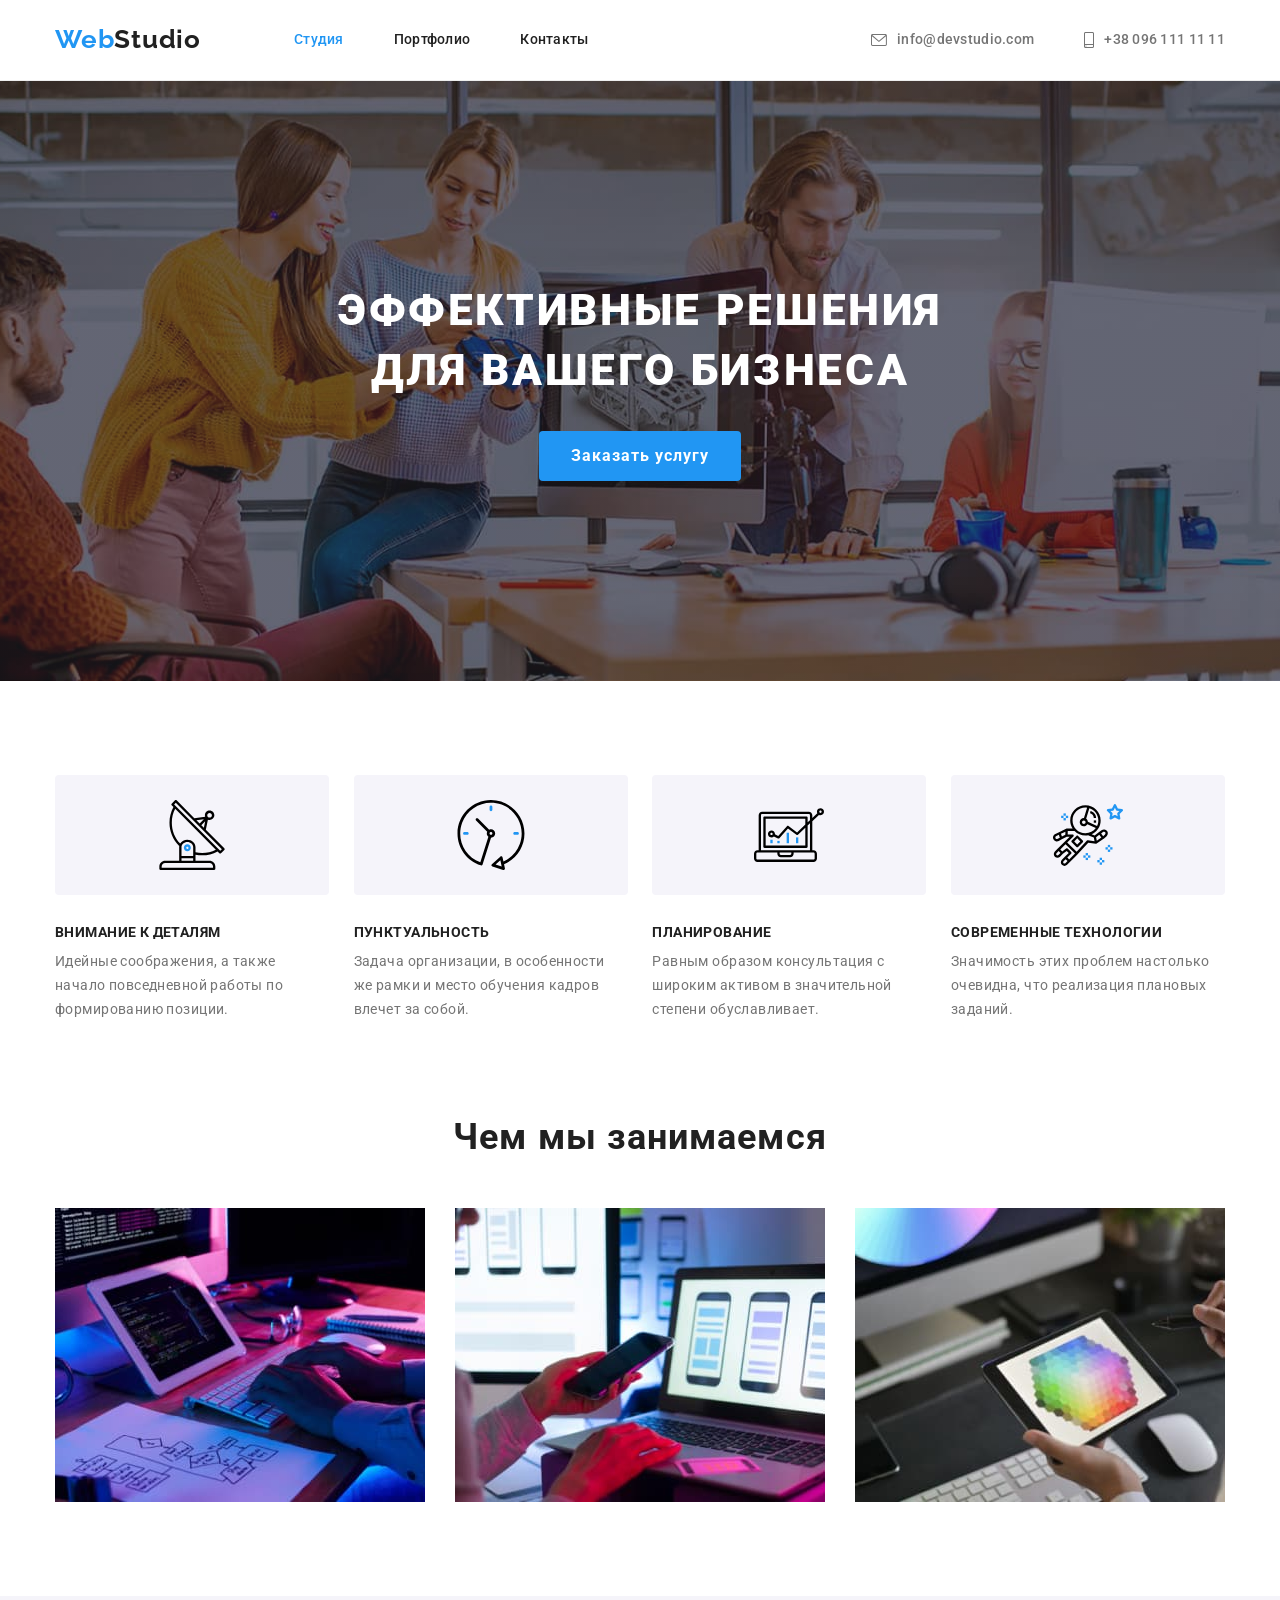
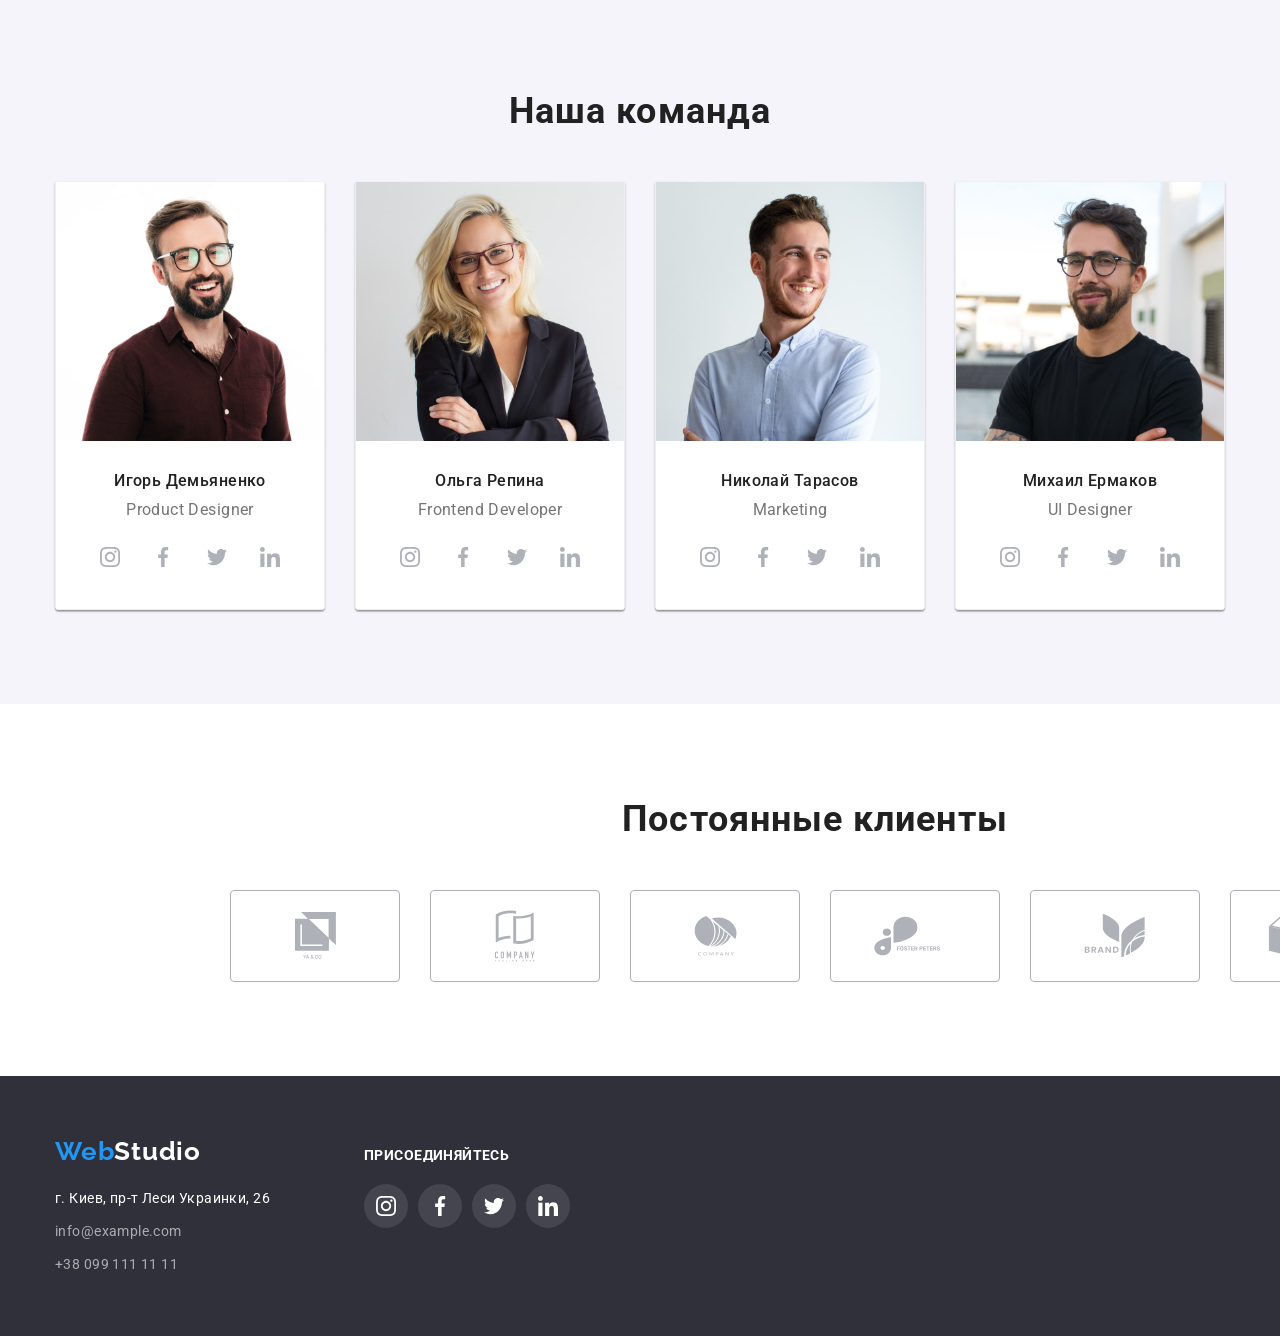
==== index.html @ 09cfc48c "Lesson 4" ====
<!DOCTYPE html>
<html lang="ru">

<head>
  <meta charset="UTF-8">
  <meta http-equiv="X-UA-Compatible" content="IE=edge">
  <meta name="viewport" content="width=device-width, initial-scale=1.0">
  <title>WebStudio</title>
  <link href="https://fonts.googleapis.com/css2?family=Raleway:wght@700&family=Roboto:wght@400;500;700;900&display=swap"
    rel="stylesheet">
  <link rel="stylesheet" href="https://cdnjs.cloudflare.com/ajax/libs/modern-normalize/1.1.0/modern-normalize.min.css"
    integrity="sha512-wpPYUAdjBVSE4KJnH1VR1HeZfpl1ub8YT/NKx4PuQ5NmX2tKuGu6U/JRp5y+Y8XG2tV+wKQpNHVUX03MfMFn9Q=="
    crossorigin="anonymous" referrerpolicy="no-referrer" />
  <link rel="stylesheet" type="text/css" href="./css/styles.css">
</head>

<body>
  <!-- Шапка -->
  <header class="page-header">
    <div class="container">
      <!-- Блок навигации -->
      <div class="header-flex">
        <nav class="nav">
          <a class="logo" href="./index.html">Web<span class="studio">Studio</span></a>
          <ul class="site-nav">
            <li class="item"><a class="link current" href="./index.html">Студия</a></li>
            <li class="item"><a class="link" href="./portfolio.html">Портфолио</a></li>
            <li class="item"><a class="link" href="#">Контакты</a></li>
          </ul>
        </nav>
        <!-- Блок контактов -->
        <div class="contacts">
          <a class="link" href="mailto:info@devstudio.com">
            <svg class="icon" width="16" height="12">
              <use href="./images/icons.svg#icon-envelope"></use>
            </svg>
            info@devstudio.com</a>
          <a class="link" href="tel:+380961111111">
            <svg class="icon" width="10" height="16">
              <use href="./images/icons.svg#icon-smartphone"></use>
            </svg>
            +38 096 111 11 11</a>
        </div>
      </div>
    </div>
  </header>
  <!-- Основной контент -->
  <main>
    <!--Секция заголовка-->
    <section class="hero">
      <h1 class="title">Эффективные решения для вашего бизнеса</h1>
      <button class="btn" type="button">Заказать услугу</button>
    </section>
    <!-- Секция преимуществ -->
    <section class="section">
      <div class="container">
        <h2 class="section-title visually-hidden">Преимущества работы с нами</h2>
        <ul class="features-list">
          <li class="item">
            <div class="thumb">
              <svg class="icon" width="70" height="70">
                <use href="./images/icons.svg#icon-antenna"></use>
              </svg>
            </div>
            <h3 class="title">Внимание к деталям</h3>
            <p class="text">Идейные соображения, а также начало повседневной работы по формированию позиции.
            </p>
          </li>
          <li class="item">
            <div class="thumb">
              <svg class="icon" width="70" height="70">
                <use href="./images/icons.svg#icon-clock"></use>
              </svg>
            </div>
            <h3 class="title">Пунктуальность</h3>
            <p class="text">Задача организации, в особенности же рамки и место обучения кадров влечет за
              собой.
            </p>
          </li>
          <li class="item">
            <div class="thumb">
              <svg class="icon" width="70" height="70">
                <use href="./images/icons.svg#icon-diagram"></use>
              </svg>
            </div>
            <h3 class="title">Планирование</h3>
            <p class="text">Равным образом консультация с широким активом в значительной степени
              обуславливает.
            </p>
          </li>
          <li class="item">
            <div class="thumb">
              <svg class="icon" width="70" height="70">
                <use href="./images/icons.svg#icon-astronaut"></use>
              </svg>
            </div>
            <h3 class="title">Современные технологии</h3>
            <p class="text">Значимость этих проблем настолько очевидна, что реализация плановых заданий.</p>
          </li>
        </ul>
      </div>  
    </section>
    <!-- Секция наши работы -->
    <section class="section work">
      <div class="container">
        <h2 class="section-title">Чем мы занимаемся</h2>
        <!-- Блок работ -->
        <ul class="work">
          <li><img src="./images/img1.jpg" alt="Изображение не подгрузилось" width="370"></li>
          <li><img src="./images/img2.jpg" alt="Изображение не подгрузилось" width="370"></li>
          <li><img src="./images/img3.jpg" alt="Изображение не подгрузилось" width="370"></li>
        </ul>
      </div>
    </section>
    <!-- секция команда -->
    <section class="section team">
      <div class="container">
        <h2 class="section-title">Наша команда</h2>
        <ul class="team-list">
          <li class="item">
            <img src="./images/photo1.jpg" alt="Изображение не подгрузилось" width="268">
            <div class="content-team">
              <h3 class="title">Игорь Демьяненко</h3>
              <p class="text">Product Designer</p>
              <ul class="social-list">
                <li class="item">
                  <a href="#" class="link">
                    <svg class="icon" width="20" height="20">
                      <use href="./images/icons.svg#icon-instagram"></use>
                    </svg>
                  </a>
                </li>
                <li class="item">
                  <a href="#" class="link">
                    <svg class="icon" width="20" height="20">
                      <use href="./images/icons.svg#icon-facebook"></use>
                    </svg>
                  </a>
                </li>
                <li class="item">
                  <a href="#" class="link">
                    <svg class="icon" width="20" height="20">
                      <use href="./images/icons.svg#icon-twitter"></use>
                    </svg>
                  </a>
                </li>
                <li class="item">
                  <a href="#" class="link">
                    <svg class="icon" width="20" height="20">
                      <use href="./images/icons.svg#icon-linkedin"></use>
                    </svg>
                  </a>
                </li>
              </ul>
            </div>
          </li>
          <li class="item">
            <img src="./images/photo2.jpg" alt="Изображение не подгрузилось" width="268">
            <div class="content-team">
              <h3 class="title">Ольга Репина</h3>
              <p class="text">Frontend Developer</p>
              <ul class="social-list">
                <li class="item">
                  <a href="#" class="link">
                    <svg class="icon" width="20" height="20">
                      <use href="./images/icons.svg#icon-instagram"></use>
                    </svg>
                  </a>
                </li>
                <li class="item">
                  <a href="#" class="link">
                    <svg class="icon" width="20" height="20">
                      <use href="./images/icons.svg#icon-facebook"></use>
                    </svg>
                  </a>
                </li>
                <li class="item">
                  <a href="#" class="link">
                    <svg class="icon" width="20" height="20">
                      <use href="./images/icons.svg#icon-twitter"></use>
                    </svg>
                  </a>
                </li>
                <li class="item">
                  <a href="#" class="link">
                    <svg class="icon" width="20" height="20">
                      <use href="./images/icons.svg#icon-linkedin"></use>
                    </svg>
                  </a>
                </li>
              </ul>
            </div>
          </li>
          <li class="item">
            <img src="./images/photo3.jpg" alt="Изображение не подгрузилось" width="268">
            <div class="content-team">
              <h3 class="title">Николай Тарасов</h3>
              <p class="text">Marketing</p>
              <ul class="social-list">
                <li class="item">
                  <a href="#" class="link">
                    <svg class="icon" width="20" height="20">
                      <use href="./images/icons.svg#icon-instagram"></use>
                    </svg>
                  </a>
                </li>
                <li class="item">
                  <a href="#" class="link">
                    <svg class="icon" width="20" height="20">
                      <use href="./images/icons.svg#icon-facebook"></use>
                    </svg>
                  </a>
                </li>
                <li class="item">
                  <a href="#" class="link">
                    <svg class="icon" width="20" height="20">
                      <use href="./images/icons.svg#icon-twitter"></use>
                    </svg>
                  </a>
                </li>
                <li class="item">
                  <a href="#" class="link">
                    <svg class="icon" width="20" height="20">
                      <use href="./images/icons.svg#icon-linkedin"></use>
                    </svg>
                  </a>
                </li>
              </ul>
            </div>
          </li>
          <li class="item">
            <img src="./images/photo4.jpg" alt="Изображение не подгрузилось" width="268">
            <div class="content-team">
              <h3 class="title">Михаил Ермаков</h3>
              <p class="text">UI Designer</p>
              <ul class="social-list">
                <li class="item">
                  <a href="#" class="link">
                    <svg class="icon" width="20" height="20">
                      <use href="./images/icons.svg#icon-instagram"></use>
                    </svg>
                  </a>
                </li>
                <li class="item">
                  <a href="#" class="link">
                    <svg class="icon" width="20" height="20">
                      <use href="./images/icons.svg#icon-facebook"></use>
                    </svg>
                  </a>
                </li>
                <li class="item">
                  <a href="#" class="link">
                    <svg class="icon" width="20" height="20">
                      <use href="./images/icons.svg#icon-twitter"></use>
                    </svg>
                  </a>
                </li>
                <li class="item">
                  <a href="#" class="link">
                    <svg class="icon" width="20" height="20">
                      <use href="./images/icons.svg#icon-linkedin"></use>
                    </svg>
                  </a>
                </li>
              </ul>
            </div>
          </li>
        </ul>
      </div>
    </section>
    <!-- Секция постоянные клиенты -->
    <section class="section-clients">
      <div class="container">
        <h2 class="section-title">Постоянные клиенты</h2>
        <ul class="clients-list">
          <li class="item">
            <a href="#" class="link">
              <svg class="icon" width="41" height="47">
                <use href="./images/icons.svg#icon-client"></use>
              </svg>
            </a>
          </li>
          <li class="item">
            <a href="#" class="link">
              <svg class="icon" width="40" height="52">
                <use href="./images/icons.svg#icon-client-2"></use>
              </svg>
            </a>
          </li>
          <li class="item">
            <a href="#" class="link">
              <svg class="icon" width="43" height="41">
                <use href="./images/icons.svg#icon-client-3"></use>
              </svg>
            </a>
          </li>
          <li class="item">
            <a href="#" class="link">
              <svg class="icon" width="84" height="40">
                <use href="./images/icons.svg#icon-client-4"></use>
              </svg>
            </a>
          </li>
          <li class="item">
            <a href="#" class="link">
              <svg class="icon" width="62" height="45">
                <use href="./images/icons.svg#icon-client-5"></use>
              </svg>
            </a>
          </li>
          <li class="item"><a href="#" class="link">
              <svg class="icon" width="94" height="44">
                <use href="./images/icons.svg#icon-client-6"></use>
              </svg>
            </a>
          </li>
        </ul>
      </div>
    </section>
  </main>
  <!-- подвал -->
  <footer class="footer">
    <div class="container flex">
      <div class="studio-address">
      <a class="logo-footer" href="./index.html">Web<span class="studio-footer">Studio</span></a>
        <address>
          <ul class="address">
            <li class="sity">г. Киев, пр-т Леси Украинки, 26</li>
            <li class="sity-link"><a class="link" href="mailto:info@example.com">info@example.com</a></li>
            <li class="sity-link"><a class="link" href="tel:+380991111111">+38 099 111 11 11</a></li>
          </ul>
        </address>
      </div>
      <div class="social">
        <p class="social-text">Присоединяйтесь</p>
        <ul class="social-list">
          <li class="item">
            <a href="#" class="link">
              <svg class="icon" width="20" height="20">
                <use href="./images/icons.svg#icon-instagram"></use>
              </svg>
            </a>
          </li>
          <li class="item">
            <a href="#" class="link">
              <svg class="icon" width="20" height="20">
                <use href="./images/icons.svg#icon-facebook"></use>
              </svg>
            </a>
          </li>
          <li class="item">
            <a href="#" class="link">
              <svg class="icon" width="20" height="20">
                <use href="./images/icons.svg#icon-twitter"></use>
              </svg>
            </a>
          </li>
          <li class="item">
            <a href="#" class="link">
              <svg class="icon" width="20" height="20">
                <use href="./images/icons.svg#icon-linkedin"></use>
              </svg>
            </a>
          </li>
        </ul>
      </div>
    </div>
  </footer>
</body>

</html>
---- css/styles.css ----
:root {
    --primary-text-color: #757575;
    --title-text-color: #212121;
    --acent-color: #2196F3;
    --primary-white-color: #ffffff;
    --primay-grey-color: #2F303A;
    --address-link-color: rgba(255, 255, 255, 0.6);
    --examples-button-color: #F5F4FA;
    --border-color: #eeeeee;
    --primary-icon-color:#AFB1B8;
    --footer-fon-social-link:rgba(255, 255, 255, 0.1);
}

/* Цвет фона #ffffff */
/* Цвет фона героя и футера #2F303A */
/* Цвет фона "Наша команда" #F5F4FA */
/* Цвет основного текста #757575 */
/* Цвет вторичного текста #212121 */
/* Белый #ffffff */
/* Акцент #2196F3 */
/* в футере #FFFFFF 60 % */

/* Стили Веб-сайта */
/* Style Web-site */

/* Основные стили страницы */
/* Basic Page Styles */
body {
    background-color: var(--primary-white-color);
    color: var(--primary-text-color);
    font-family: 'Roboto', sans-serif;
    font-size: 14px;
    letter-spacing: 0.03em;
}

/* Сброс свойств */
/* Reset properties */
ul {
    list-style: none;
}

a {
    text-decoration: none;
}

img {
    display: block;
}


/* container */
/* Служит для обертывания секций 
(задается основная ширина, отступы, центрирование */
.container {
    width: 1200px;
    margin-left: auto;
    margin-right: auto;
    padding-left: 15px;
    padding-right: 15px;
}

/* Шапка сайта */
/* Header */
.page-header {
    border-bottom: 1px solid var(--border-color);
}

.header-flex {
    display: flex;
}

.nav {
    display: flex;
}

/* Логотип */
/* logo */
.logo {
    display: block;
    align-items: center;
    padding-top: 24px;
    padding-bottom: 25px;
    margin-right: 93px;
    color: var(--acent-color);
    font-family: 'Raleway', sans-serif;
    font-weight: 700;
    font-size: 26px;
    line-height: 1.19;
    letter-spacing: 0.03em;
}

.logo .studio {
    color: var(--title-text-color);
}



/* Навигация сайта */
/* site-nav */
.site-nav {
    display: flex;
    align-items: center;
    margin-top: 0;
    margin-bottom: 0;
    padding-left: 0;

}

.site-nav .item {
    margin-right: 50px;
}

.site-nav .item:last-child {
    margin-right: 0;
}

.site-nav .link {
    display: block;
    padding-top: 20px;
    padding-bottom: 20px;
    color: var(--title-text-color);
    font-weight: 500;
    font-size: 14px;
    line-height: 1.14;
    letter-spacing: 0.02em;
}

.site-nav .link:hover,
.site-nav .link:focus {
    color: var(--acent-color);
}

.site-nav .link.current {
    color: var(--acent-color);
}

/* Блок контактов */
/* contacts */
.contacts {
    display: flex;
    align-items: center;
    margin-left: auto;

}

.contacts .link {
    display: flex;
    align-items: center;
    padding-top: 20px;
    padding-bottom: 20px;
    margin-right: 50px;
    color: var(--primary-text-color);
    fill: var(--primary-text-color);
    font-weight: 500;
    font-size: 14px;
    line-height: 1.14;
    letter-spacing: 0.02em;
}

.contacts .link:last-child {
    margin-right: 0;
}

.contacts .link:hover,
.contacts .link:focus {
    color: var(--acent-color);
    fill:var(--acent-color);
}

.contacts .icon {
    margin-right: 10px;
}

/* Блок герой */
/* hero */
.hero {
    padding: 200px 0;
    background-color: var(--primay-grey-color);
    background-image:linear-gradient(rgba(47, 48, 58, 0.4), rgba(47, 48, 58, 0.4)), url(../images/backgroundHero.jpg);
    background-repeat: no-repeat;
    background-position: 50% 50%;
    text-align: center;
}

.hero .title {
    width: 696px;
    color: var(--primary-white-color);
    font-weight: 900;
    font-size: 44px;
    line-height: 1.36;
    letter-spacing: 0.06em;
    text-transform: uppercase;
    margin-top: 0;
    margin-bottom: 30px;
    margin-left: auto;
    margin-right: auto;

}

.hero .btn {
    background-color: var(--acent-color);
    color: var(--primary-white-color);
    font-weight: 700;
    font-size: 16px;
    line-height: 1.87;
    letter-spacing: 0.06em;
    text-align: center;
    cursor: pointer;
    min-width: 200px;
    padding: 10px 32px;
    border: 0;
    border-radius: 4px;
}



/* Секция */
/* section */

.section {
    padding-top: 94px;
    padding-bottom: 94px;
}

.section-title {
    color: var(--title-text-color);
    font-weight: 700;
    font-size: 36px;
    line-height: 1.17;
    text-align: center;
    letter-spacing: 0.03em;
    margin-top: 0;
    margin-bottom: 50px;
}

/* Секция преимуществ */
/* features-section */

/* Блок преимуществ */
/* features block */
.section-title.visually-hidden {
    position: absolute;
    width: 1px;
    height: 1px;
    margin: -1px;
    border: 0;
    padding: 0;
    white-space: nowrap;
    clip-path: inset(100%);
    clip: rect(0 0 0 0);
    overflow: hidden;
}

.features-list {
    display: flex;
    justify-content: space-between;
    margin-top: 0;
    margin-bottom:0;
    padding-left: 0;
}

.features-list .title {
    color: var(--title-text-color);
    font-weight: 700;
    font-size: 14px;
    line-height: 1.14;
    letter-spacing: 0.03em;
    text-transform: uppercase;
    margin-top: 0;
    margin-bottom: 10px;
}

.features-list .text {
    max-width: 270px;
    line-height: 1.71;
    margin-top: 0;
    margin-bottom: 0;
}

.features-list .thumb {
    background-color: var(--examples-button-color);
    border-radius: 4px;
    padding: 25px 102px;
    display: flex;
    align-items: center;
    justify-content: center;
    margin-bottom: 30px;
}

/* Блок работы */
/* Work block */
.work {
    display: flex;
    justify-content: space-between;
    margin-top: 0;
    margin-bottom: 0;
    padding-left: 0;
}

.section.work {
    padding-top:0;
}

/* Секция команды */
/* team-section */

.team {
    background-color:var(--examples-button-color);
}

.team-list {
    display: flex;
    flex-wrap: wrap;
    align-items: flex-start;
    margin-left: -30px;
    margin-top: 0;
    margin-bottom: 0;
    padding-left: 0;
}

.team-list>.item {
    margin-left: 30px;
    border: 1px solid var(--border-color);
    border-top: 0;
    border-radius: 0 0 4px 4px;
    box-shadow: 0px 1px 3px rgba(0, 0, 0, 0.12),
        0px 1px 1px rgba(0, 0, 0, 0.14),
        0px 2px 1px rgba(0, 0, 0, 0.2);
}

.team-list>.item:not(:nth-last-child(-n+4)) {
        margin-bottom: 30px;
}

.team-list .title {
    color: var(--title-text-color);
    font-weight: 500;
    font-size: 16px;
    line-height: 1.19;
    text-align: center;
    margin-top: 0;
    margin-bottom: 10px;
}

.team-list .text {
    font-size: 16px;
    line-height: 1.19;
    text-align: center;
    margin-top: 0;
    margin-bottom: 16px;
}

.team-list .content-team {
    padding: 30px 32px;
    background-color: var(--primary-white-color);
}

.social-list {
    display: flex;
    justify-content: space-between;
    padding-left: 0;
}

.social-list .link {
    display: flex;
    justify-content: center;
    align-items: center;
    width: 44px;
    height: 44px;
    border-radius: 50%;
    fill:var(--primary-icon-color);
}

.social-list .link:hover,
.social-list .link:focus {
    background-color: var(--acent-color);
    fill: var(--primary-white-color);
}


.section-clients {
    padding: 94px 215px;
}

.clients-list {
    display: flex;
    flex-wrap: wrap;
    justify-content: space-between;
    margin-top: 0;
    margin-bottom: 0;
    padding-left: 0;
}


.clients-list .link {
    display: flex;
    justify-content: center;
    align-items: center;
    width: 170px;
    height: 92px;
    border: 1px solid var(--primary-icon-color);
    border-radius: 4px;
    fill: var(--primary-icon-color);
}

.clients-list .link:hover,
.clients-list .link:focus {
    border: 1px solid var(--acent-color);
    fill: var(--acent-color)
}

/* Подвал */
/* footer */
.footer {
    background-color: var(--primay-grey-color);
    line-height: 1.71;
    letter-spacing: 0.03em;
    padding-top: 60px;
    padding-bottom: 60px;
}

.logo-footer {
    display: block;
    align-items: center;
    margin-right: 93px;
    color: var(--acent-color);
    font-family: 'Raleway', sans-serif;
    font-weight: 700;
    font-size: 26px;
    line-height: 1.19;
    letter-spacing: 0.03em;
}

.logo-footer .studio-footer {
    color: var(--primary-white-color);
}

.footer .logo-footer {
    margin-bottom: 20px;
    display: block;
}

.address {
    margin-top: 0;
    margin-bottom: 0;
    padding-left: 0;
}

.address .link {
    color: var(--address-link-color);
    font-style: normal;
    line-height: 1.71;
}

.address .sity {
    color: var(--primary-white-color);
    font-style: normal;
    margin-bottom: 9px;
}

.address .sity-link {
    margin-bottom: 9px;
}

.sity-link:last-child {
    margin-bottom: 0;
}

.footer .social {
    width: 206px;
    padding-top: 12px;
}

.footer .social-text {
    margin-top: 0;
    margin-bottom: 20px;
    color:var(--primary-white-color);
    font-weight: 700;
    line-height: 1.14;
    text-transform: uppercase;
}

.footer .social-list {
    margin-top: 0;
    margin-bottom: 0;
    padding-right: 0;
}

.container.flex {
    display: flex;
}

.footer .studio-address {
    margin-right: 70px;
}

.footer .social-list .link {
    background-color: var(--footer-fon-social-link);
    fill:var(--primary-white-color);
}

.footer .social-list .link:hover,
.footer .social-list .link:focus {
    background-color: var(--acent-color);
}
/* Портфолио */
/* portfolio */

.portfolio-section-title {
    margin-top: 0;
    margin-bottom: 94px;
    color: var(--title-text-color);
    font-weight: 700;
    font-size: 36px;
    line-height: 1.17;
    text-align: center;
    letter-spacing: 0.03em;
}

.portfolio-section-title.visually-hidden {
        position: absolute;
        width: 1px;
        height: 1px;
        margin: -1px;
        border: 0;
        padding: 0;
        white-space: nowrap;
        clip-path: inset(100%);
        clip: rect(0 0 0 0);
        overflow: hidden;
}


/* Блок кнопок */
/* Button block */
.examples-buton {
    display: flex;
    justify-content: center;
    margin-top: 0;
    margin-bottom: 50px;
    padding-left: 0;
}

.examples-buton .btn {
    background-color: var(--examples-button-color);
    cursor: pointer;
    font-weight: 500;
    font-size: 16px;
    line-height: 1.63;
    text-align: center;
    letter-spacing: 0.03em;
    padding: 6px 22px;
    border: none;
    border-radius: 4px;
}

.examples-buton .item:not(:last-child) {
    margin-right: 30px;
}

.examples-buton .btn:hover,
.examples-buton .btn:focus {
    background-color: var(--acent-color);
    color: var(--primary-white-color);
    cursor: pointer;
}

/* Блок примеров работ */
/* examples block */
.examples {
    display: flex;
    flex-wrap: wrap;
    margin-left: -30px;
    margin-top: 0;
    margin-bottom: 0;
    padding-left: 0;
}

.examples .item {
    margin-left: 30px;
    border: 1px solid var(--border-color);
    border-top: 0;

}

.examples .item:hover {
    box-shadow: 0px 1px 1px rgba(0, 0, 0, 0.12),
        0px 4px 4px rgba(0, 0, 0, 0.06),
        1px 4px 6px rgba(0, 0, 0, 0.16);;
}

.examples .item:not(:nth-last-child(-n+3)) {
    margin-bottom: 30px;
}

/* Блок описания картинок */
/* Image description block */
.description {
    padding: 20px 24px;
}

.examples .title {
    margin-top: 0;
    margin-bottom: 4px;
    color: var(--title-text-color);
    font-weight: 700;
    font-size: 18px;
    line-height: 2;
    letter-spacing: 0.06em;
}

.examples .text {
    margin-top: 0;
    margin-bottom: 0;
    font-size: 16px;
    line-height: 1.88;
}
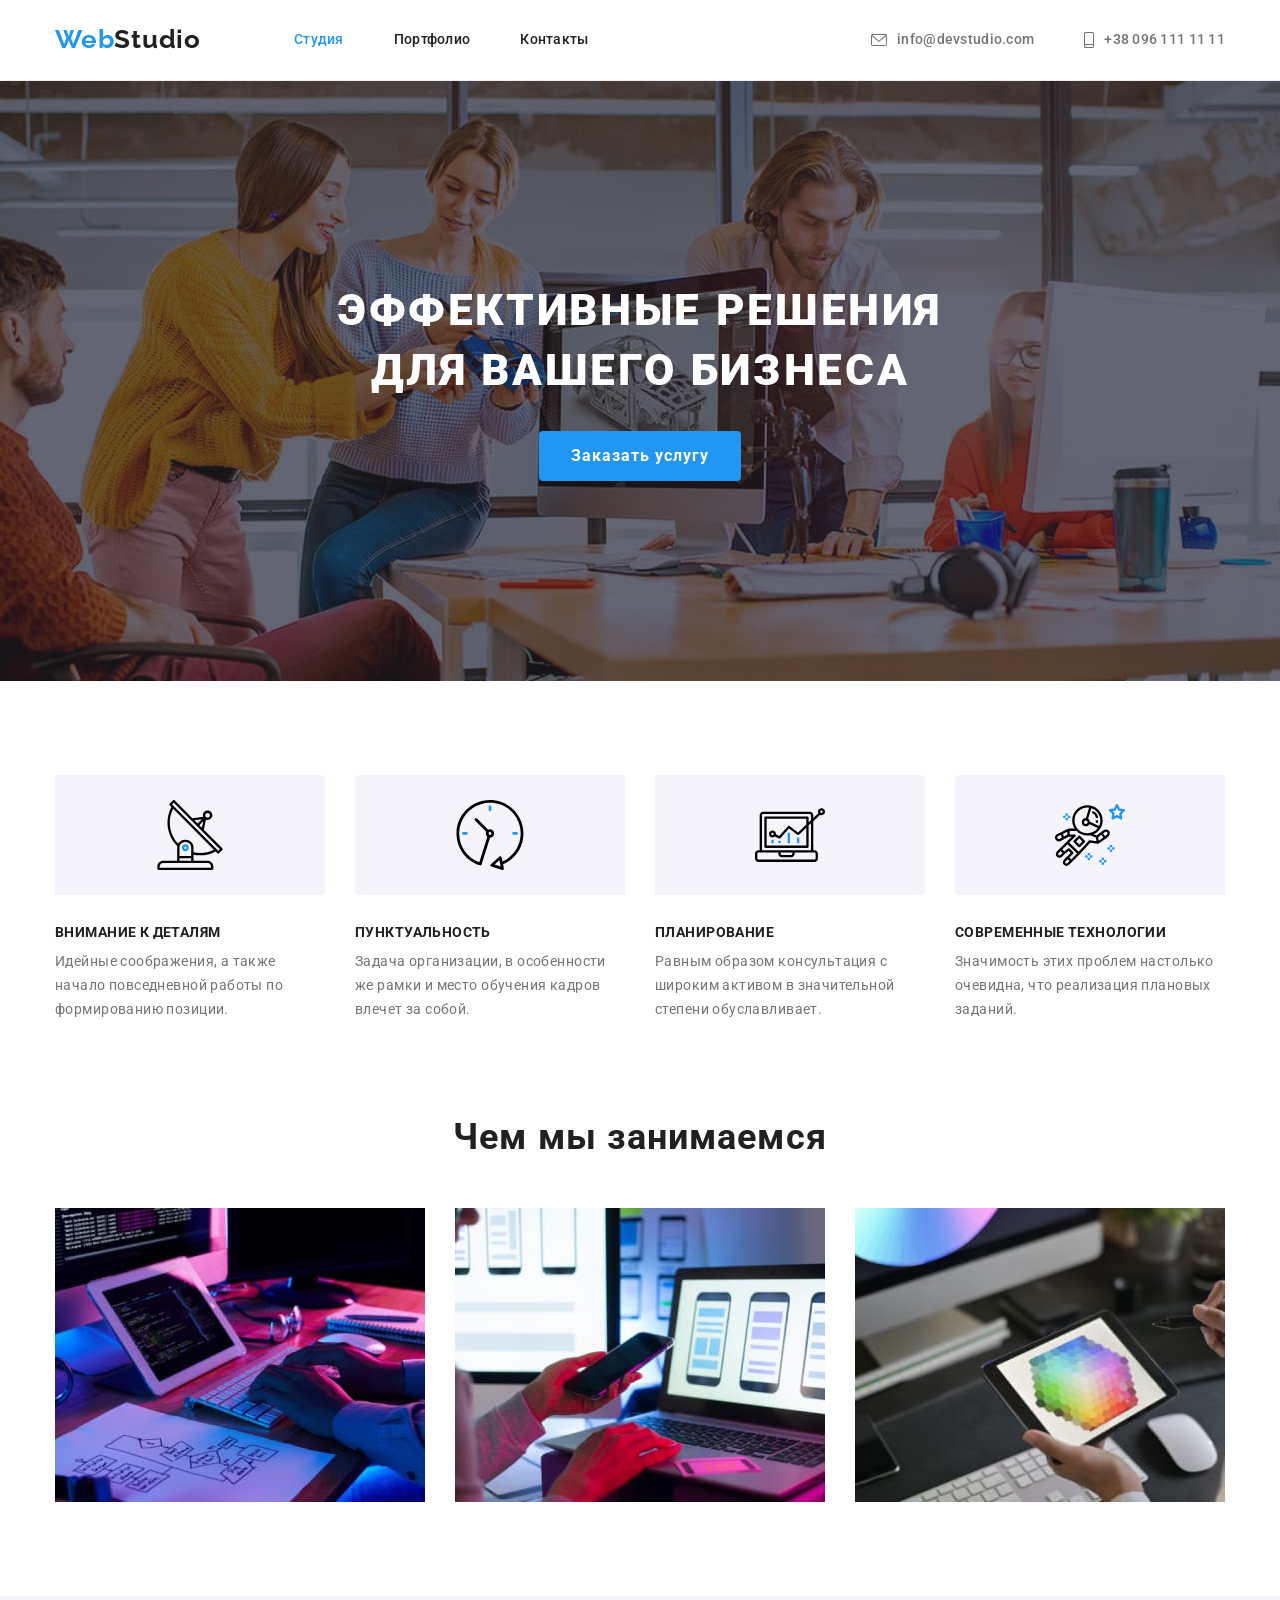
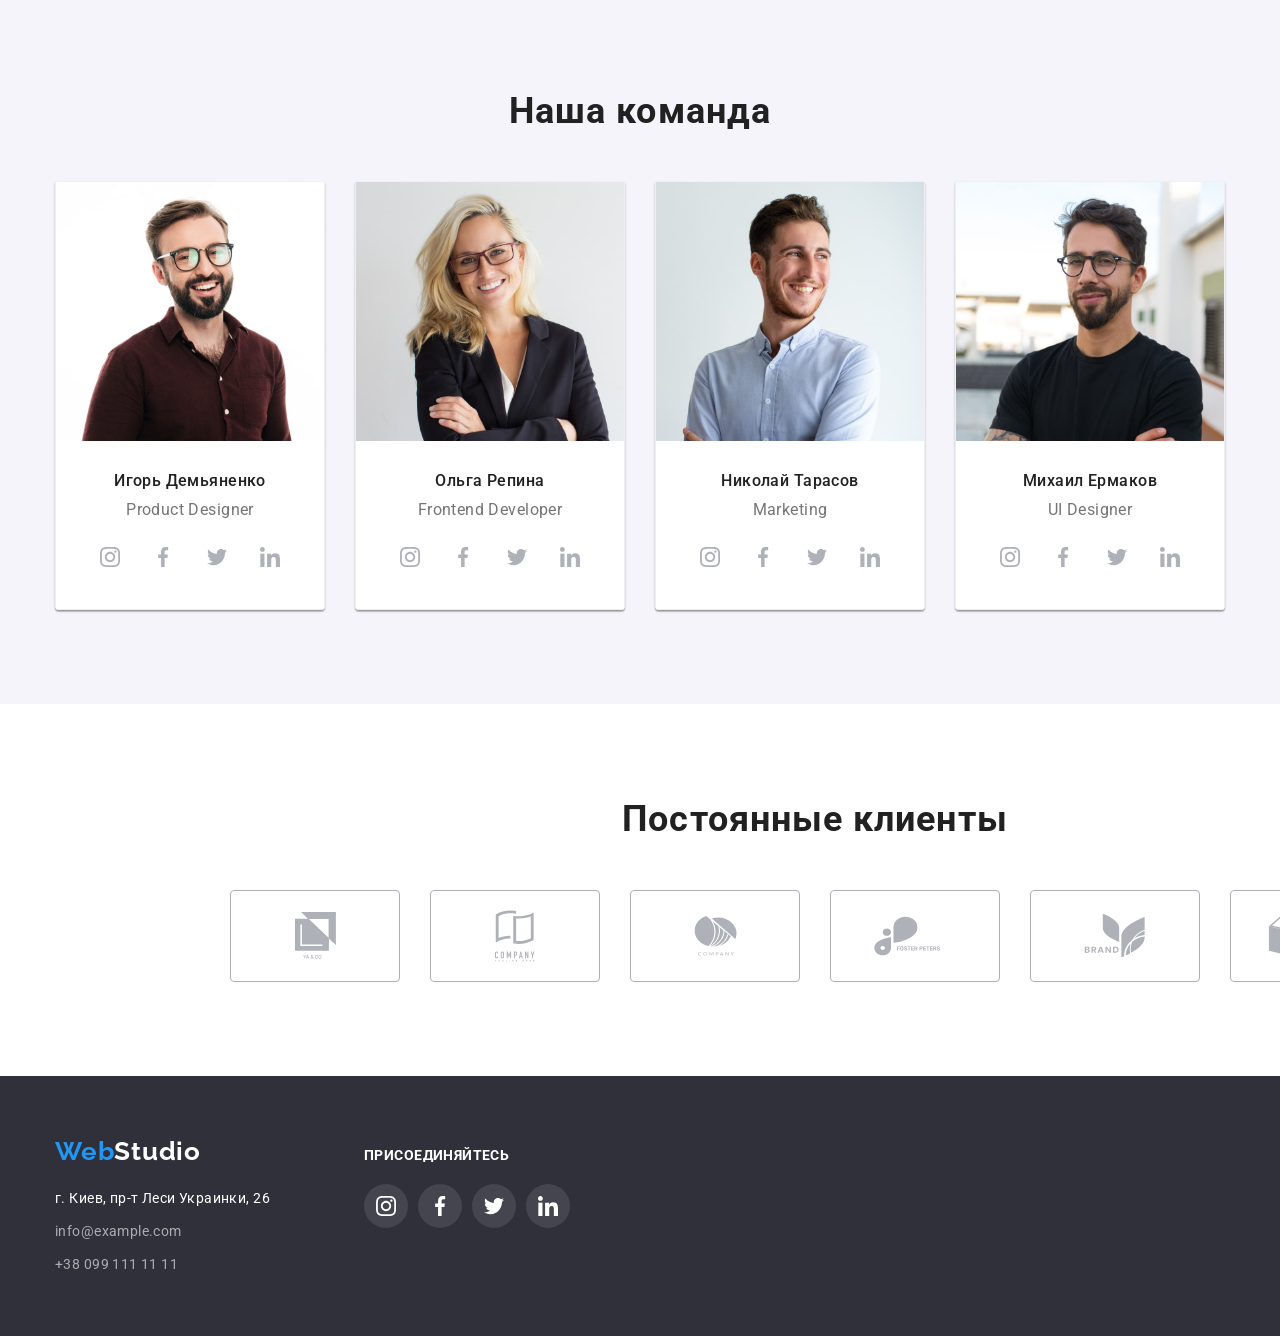
==== commit 79fa9299: "Update index.html" ====
--- a/index.html
+++ b/index.html
@@ -98,7 +98,7 @@
             <p class="text">Значимость этих проблем настолько очевидна, что реализация плановых заданий.</p>
           </li>
         </ul>
-      </div>  
+      </div>
     </section>
     <!-- Секция наши работы -->
     <section class="section work">
@@ -322,7 +322,7 @@
   <footer class="footer">
     <div class="container flex">
       <div class="studio-address">
-      <a class="logo-footer" href="./index.html">Web<span class="studio-footer">Studio</span></a>
+        <a class="logo-footer" href="./index.html">Web<span class="studio-footer">Studio</span></a>
         <address>
           <ul class="address">
             <li class="sity">г. Киев, пр-т Леси Украинки, 26</li>
--- a/css/styles.css
+++ b/css/styles.css
@@ -280,8 +280,8 @@
 .features-list .thumb {
     background-color: var(--examples-button-color);
     border-radius: 4px;
-    padding: 25px 102px;
-    display: flex;
+    display: flex;
+    height: 120px;
     align-items: center;
     justify-content: center;
     margin-bottom: 30px;
@@ -468,7 +468,6 @@
 
 .footer .social {
     width: 206px;
-    padding-top: 12px;
 }
 
 .footer .social-text {
@@ -488,6 +487,7 @@
 
 .container.flex {
     display: flex;
+    align-items: baseline;
 }
 
 .footer .studio-address {
@@ -555,7 +555,7 @@
 }
 
 .examples-buton .item:not(:last-child) {
-    margin-right: 30px;
+    margin-right: 8px;
 }
 
 .examples-buton .btn:hover,
@@ -583,7 +583,12 @@
 
 }
 
-.examples .item:hover {
+.examples .link {
+    display: block;
+    color:inherit;
+    font-size: inherit;
+}
+.examples .link:hover {
     box-shadow: 0px 1px 1px rgba(0, 0, 0, 0.12),
         0px 4px 4px rgba(0, 0, 0, 0.06),
         1px 4px 6px rgba(0, 0, 0, 0.16);;
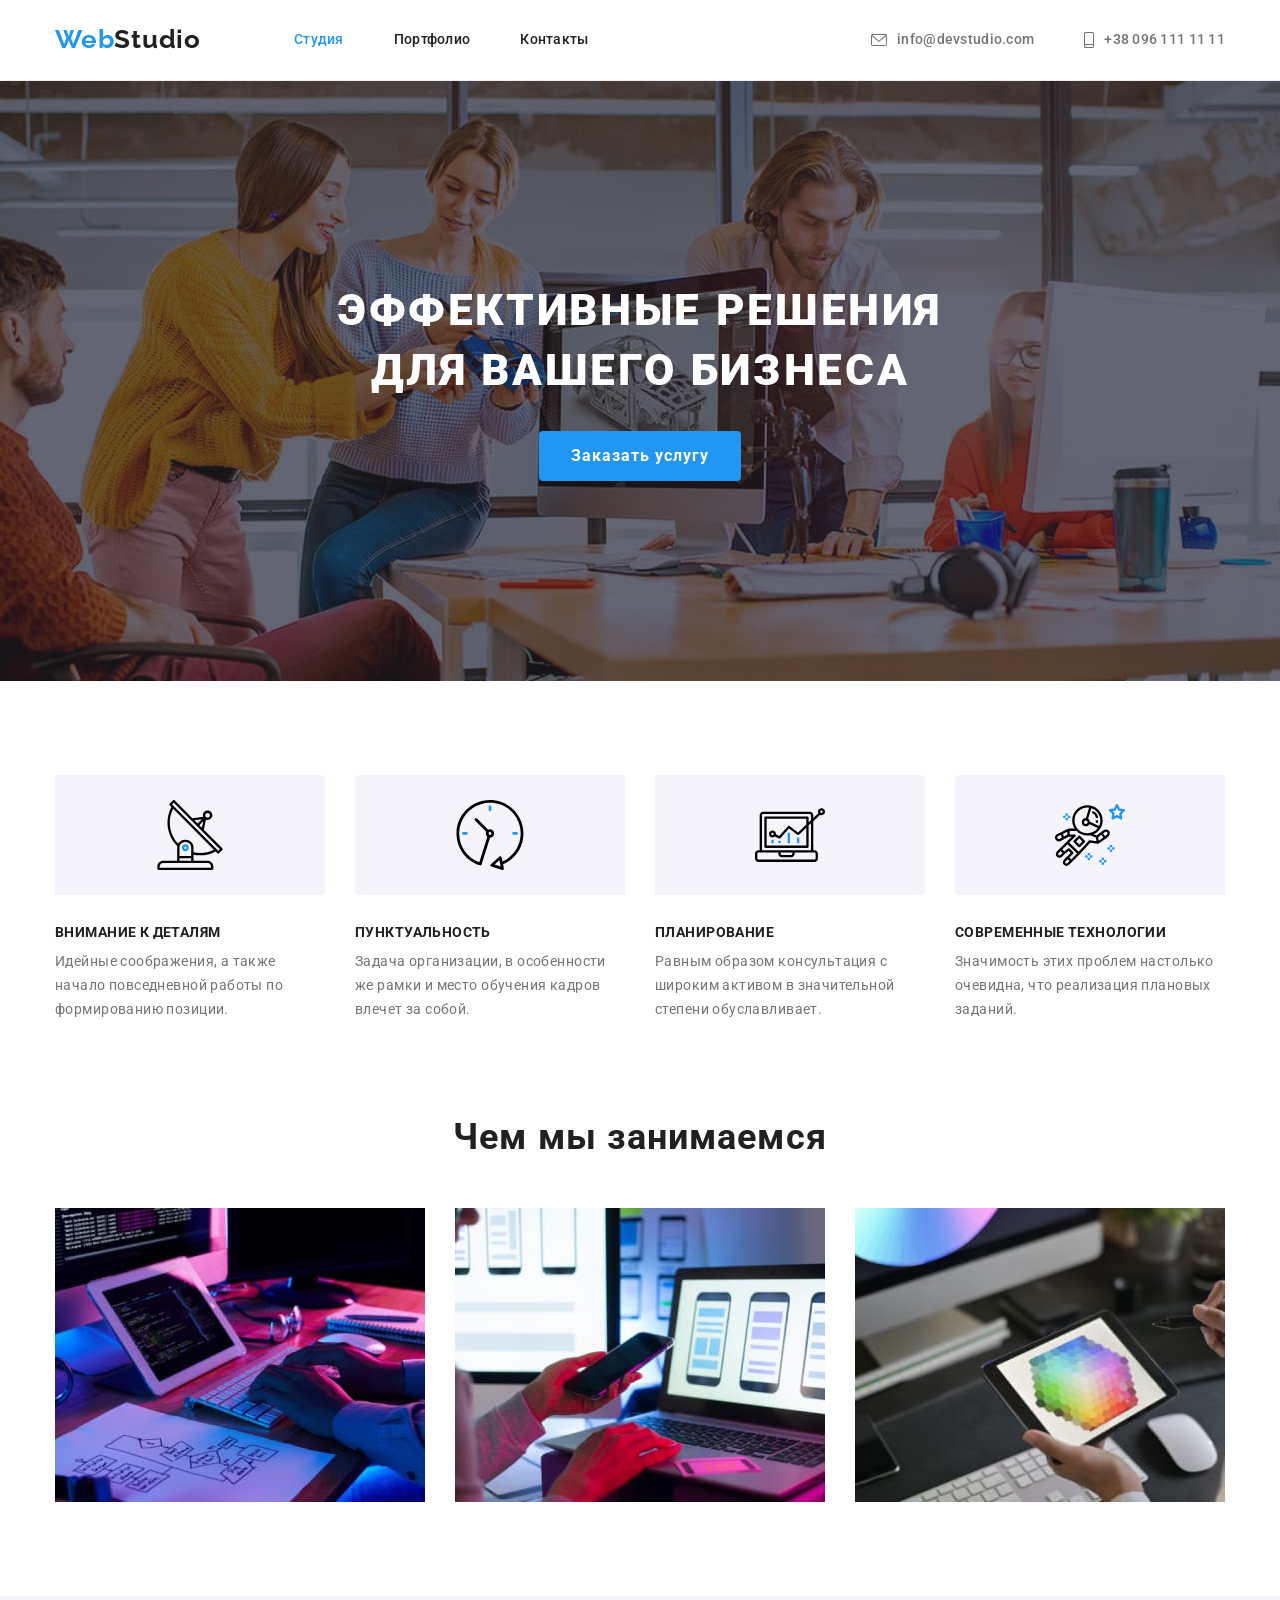
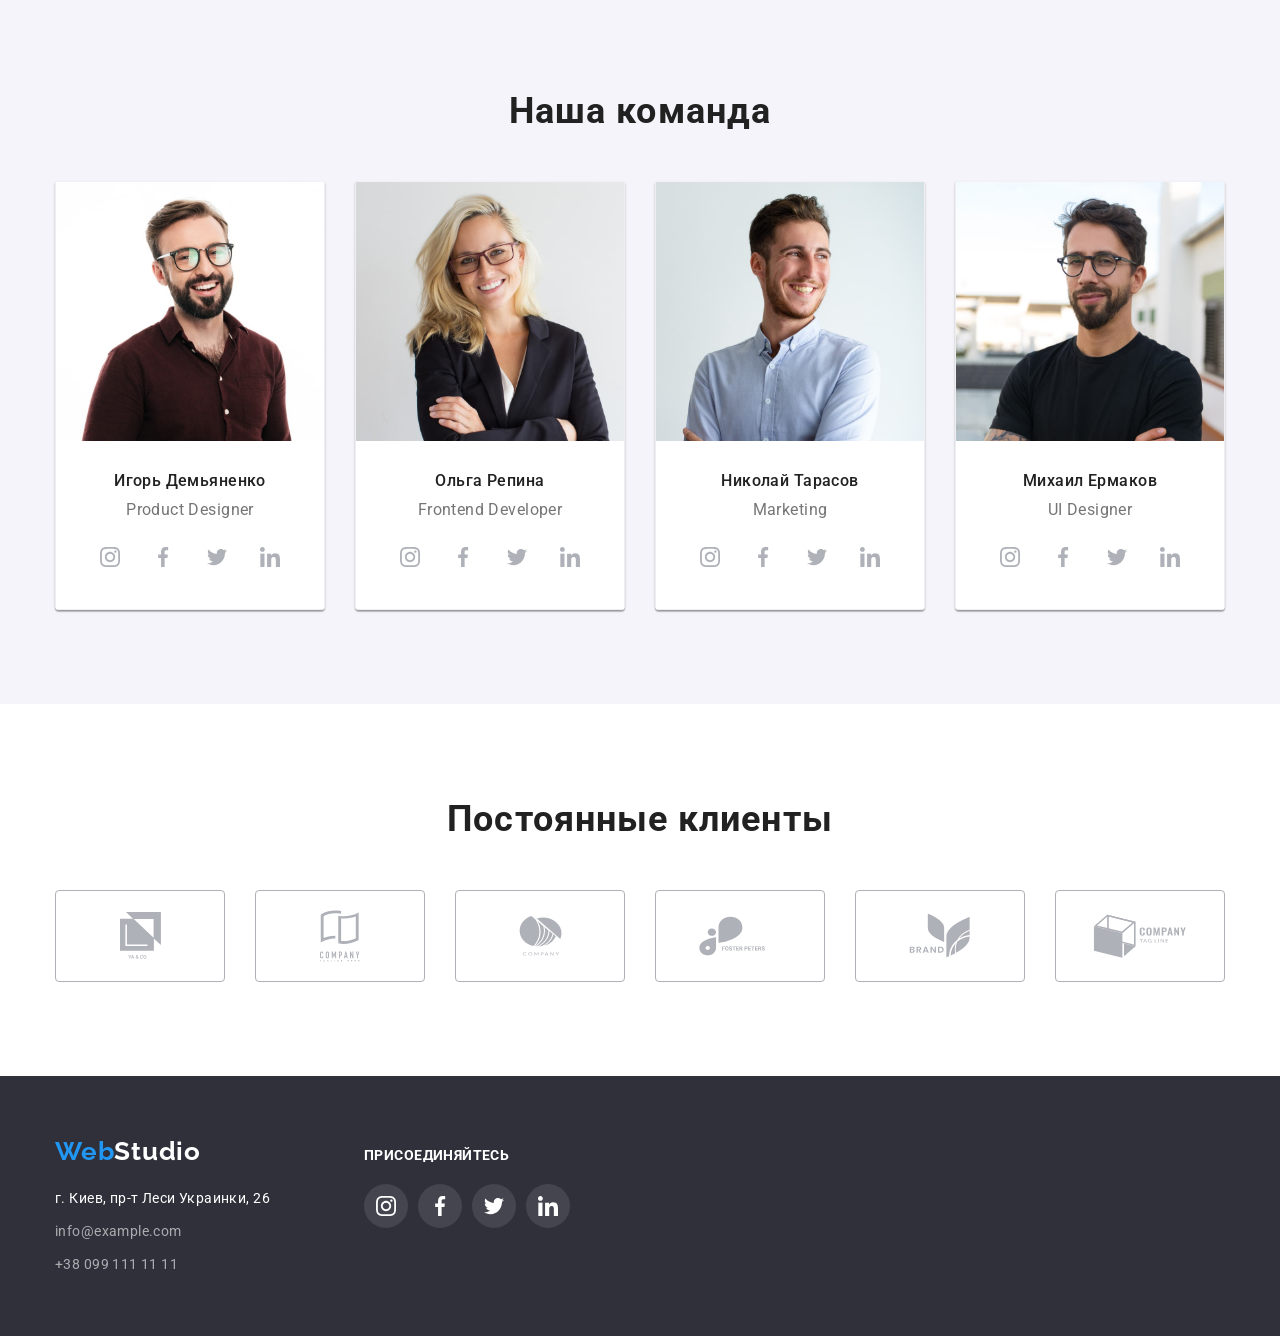
==== commit 3e081191: "Убирает лишний класс секции, добавляет ширину секции герой" ====
--- a/index.html
+++ b/index.html
@@ -269,7 +269,7 @@
       </div>
     </section>
     <!-- Секция постоянные клиенты -->
-    <section class="section-clients">
+    <section class="section">
       <div class="container">
         <h2 class="section-title">Постоянные клиенты</h2>
         <ul class="clients-list">
--- a/css/styles.css
+++ b/css/styles.css
@@ -180,6 +180,8 @@
     background-repeat: no-repeat;
     background-position: 50% 50%;
     text-align: center;
+    max-width: 1600px;
+    margin: 0 auto;
 }
 
 .hero .title {
@@ -378,10 +380,6 @@
 }
 
 
-.section-clients {
-    padding: 94px 215px;
-}
-
 .clients-list {
     display: flex;
     flex-wrap: wrap;
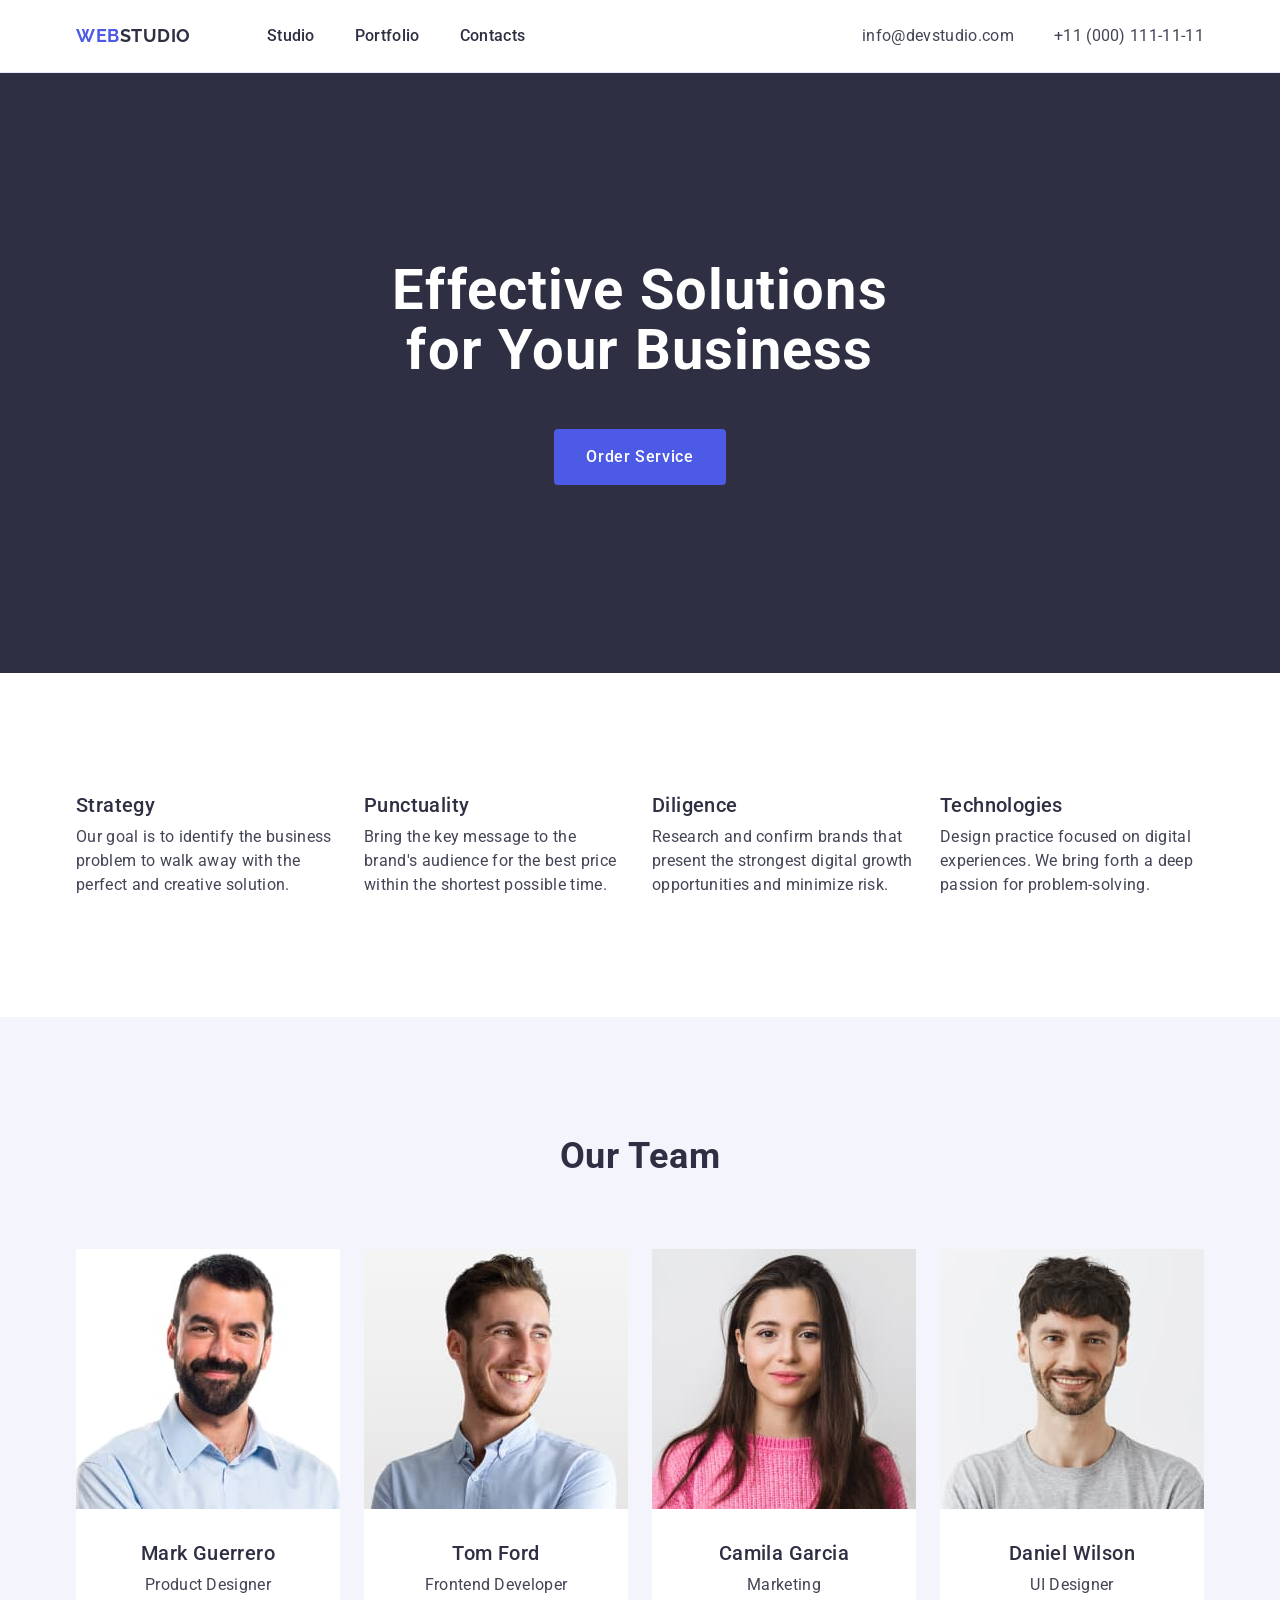
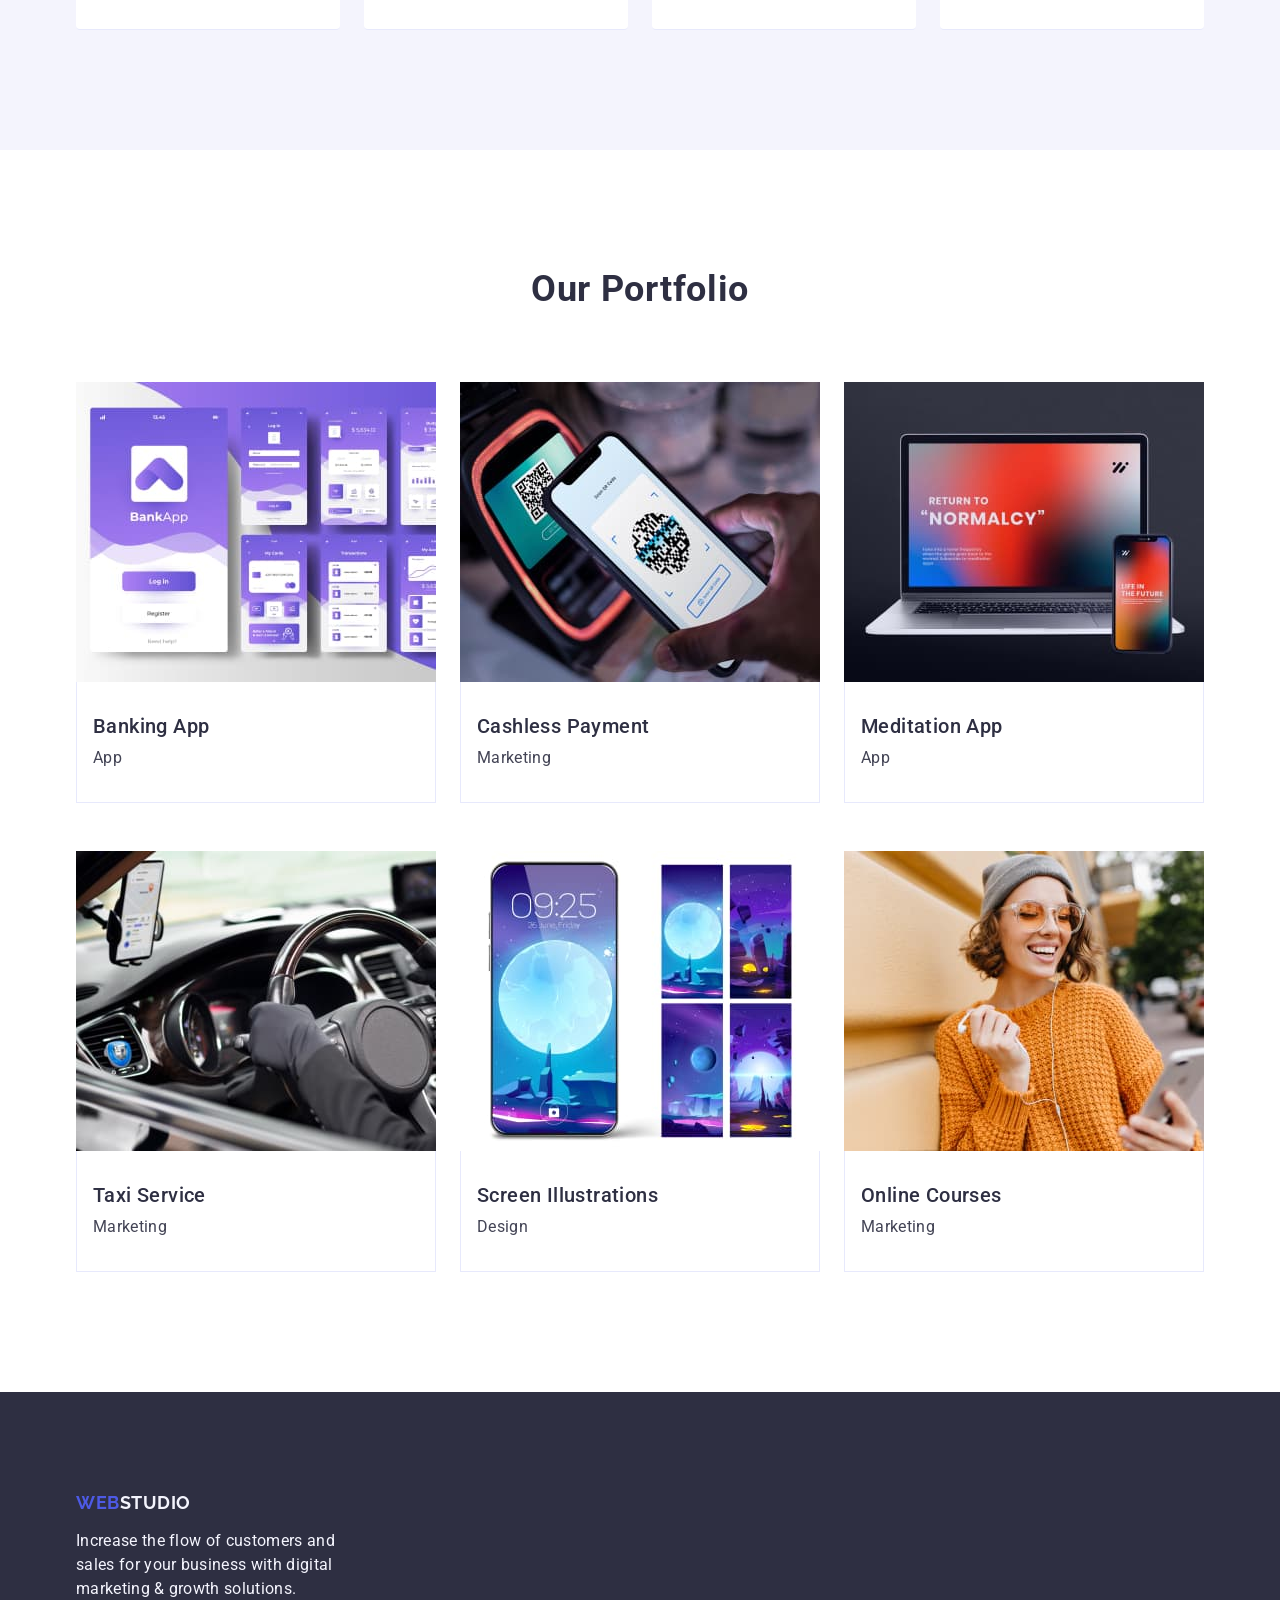
==== commit 36f602a6: "copy rep" ====
--- a/index.html
+++ b/index.html
@@ -1,371 +1,267 @@
 <!DOCTYPE html>
-<html lang="ru">
-
-<head>
-  <meta charset="UTF-8">
-  <meta http-equiv="X-UA-Compatible" content="IE=edge">
-  <meta name="viewport" content="width=device-width, initial-scale=1.0">
-  <title>WebStudio</title>
-  <link href="https://fonts.googleapis.com/css2?family=Raleway:wght@700&family=Roboto:wght@400;500;700;900&display=swap"
-    rel="stylesheet">
-  <link rel="stylesheet" href="https://cdnjs.cloudflare.com/ajax/libs/modern-normalize/1.1.0/modern-normalize.min.css"
-    integrity="sha512-wpPYUAdjBVSE4KJnH1VR1HeZfpl1ub8YT/NKx4PuQ5NmX2tKuGu6U/JRp5y+Y8XG2tV+wKQpNHVUX03MfMFn9Q=="
-    crossorigin="anonymous" referrerpolicy="no-referrer" />
-  <link rel="stylesheet" type="text/css" href="./css/styles.css">
-</head>
-
-<body>
-  <!-- Шапка -->
-  <header class="page-header">
-    <div class="container">
-      <!-- Блок навигации -->
-      <div class="header-flex">
+<html lang="en">
+  <head>
+    <meta charset="UTF-8" />
+    <meta name="viewport" content="width=device-width, initial-scale=1.0" />
+    <title>Document</title>
+    <link rel="preconnect" href="https://fonts.googleapis.com" />
+    <link rel="preconnect" href="https://fonts.gstatic.com" crossorigin />
+    <link
+      href="https://fonts.googleapis.com/css2?family=Raleway:wght@700&family=Roboto:wght@400;500;700&display=swap"
+      rel="stylesheet"
+    />
+    <link
+      rel="stylesheet"
+      href="https://cdnjs.cloudflare.com/ajax/libs/modern-normalize/2.0.0/modern-normalize.min.css"
+      integrity="sha512-4xo8blKMVCiXpTaLzQSLSw3KFOVPWhm/TRtuPVc4WG6kUgjH6J03IBuG7JZPkcWMxJ5huwaBpOpnwYElP/m6wg=="
+      crossorigin="anonymous"
+      referrerpolicy="no-referrer"
+    />
+    <link rel="stylesheet" href="./css/styles.css" />
+  </head>
+  <body>
+    <!-- header -->
+
+    <header class="header">
+      <div class="container flex-property">
         <nav class="nav">
-          <a class="logo" href="./index.html">Web<span class="studio">Studio</span></a>
-          <ul class="site-nav">
-            <li class="item"><a class="link current" href="./index.html">Студия</a></li>
-            <li class="item"><a class="link" href="./portfolio.html">Портфолио</a></li>
-            <li class="item"><a class="link" href="#">Контакты</a></li>
+          <a href="./index.html" class="nav-link-logo logo-link-header"
+            >Web<span class="logo-header">Studio</span></a
+          >
+          <ul class="nav-list">
+            <li class="nav-list-item">
+              <a href="./index.html" class="nav-list-link">Studio</a>
+            </li>
+            <li class="nav-list-item">
+              <a href="" class="nav-list-link">Portfolio</a>
+            </li>
+            <li class="nav-list-item">
+              <a href="" class="nav-list-link">Contacts</a>
+            </li>
           </ul>
         </nav>
-        <!-- Блок контактов -->
-        <div class="contacts">
-          <a class="link" href="mailto:info@devstudio.com">
-            <svg class="icon" width="16" height="12">
-              <use href="./images/icons.svg#icon-envelope"></use>
-            </svg>
-            info@devstudio.com</a>
-          <a class="link" href="tel:+380961111111">
-            <svg class="icon" width="10" height="16">
-              <use href="./images/icons.svg#icon-smartphone"></use>
-            </svg>
-            +38 096 111 11 11</a>
-        </div>
-      </div>
-    </div>
-  </header>
-  <!-- Основной контент -->
-  <main>
-    <!--Секция заголовка-->
-    <section class="hero">
-      <h1 class="title">Эффективные решения для вашего бизнеса</h1>
-      <button class="btn" type="button">Заказать услугу</button>
-    </section>
-    <!-- Секция преимуществ -->
-    <section class="section">
-      <div class="container">
-        <h2 class="section-title visually-hidden">Преимущества работы с нами</h2>
-        <ul class="features-list">
-          <li class="item">
-            <div class="thumb">
-              <svg class="icon" width="70" height="70">
-                <use href="./images/icons.svg#icon-antenna"></use>
-              </svg>
-            </div>
-            <h3 class="title">Внимание к деталям</h3>
-            <p class="text">Идейные соображения, а также начало повседневной работы по формированию позиции.
-            </p>
-          </li>
-          <li class="item">
-            <div class="thumb">
-              <svg class="icon" width="70" height="70">
-                <use href="./images/icons.svg#icon-clock"></use>
-              </svg>
-            </div>
-            <h3 class="title">Пунктуальность</h3>
-            <p class="text">Задача организации, в особенности же рамки и место обучения кадров влечет за
-              собой.
-            </p>
-          </li>
-          <li class="item">
-            <div class="thumb">
-              <svg class="icon" width="70" height="70">
-                <use href="./images/icons.svg#icon-diagram"></use>
-              </svg>
-            </div>
-            <h3 class="title">Планирование</h3>
-            <p class="text">Равным образом консультация с широким активом в значительной степени
-              обуславливает.
-            </p>
-          </li>
-          <li class="item">
-            <div class="thumb">
-              <svg class="icon" width="70" height="70">
-                <use href="./images/icons.svg#icon-astronaut"></use>
-              </svg>
-            </div>
-            <h3 class="title">Современные технологии</h3>
-            <p class="text">Значимость этих проблем настолько очевидна, что реализация плановых заданий.</p>
-          </li>
-        </ul>
-      </div>
-    </section>
-    <!-- Секция наши работы -->
-    <section class="section work">
-      <div class="container">
-        <h2 class="section-title">Чем мы занимаемся</h2>
-        <!-- Блок работ -->
-        <ul class="work">
-          <li><img src="./images/img1.jpg" alt="Изображение не подгрузилось" width="370"></li>
-          <li><img src="./images/img2.jpg" alt="Изображение не подгрузилось" width="370"></li>
-          <li><img src="./images/img3.jpg" alt="Изображение не подгрузилось" width="370"></li>
-        </ul>
-      </div>
-    </section>
-    <!-- секция команда -->
-    <section class="section team">
-      <div class="container">
-        <h2 class="section-title">Наша команда</h2>
-        <ul class="team-list">
-          <li class="item">
-            <img src="./images/photo1.jpg" alt="Изображение не подгрузилось" width="268">
-            <div class="content-team">
-              <h3 class="title">Игорь Демьяненко</h3>
-              <p class="text">Product Designer</p>
-              <ul class="social-list">
-                <li class="item">
-                  <a href="#" class="link">
-                    <svg class="icon" width="20" height="20">
-                      <use href="./images/icons.svg#icon-instagram"></use>
-                    </svg>
-                  </a>
-                </li>
-                <li class="item">
-                  <a href="#" class="link">
-                    <svg class="icon" width="20" height="20">
-                      <use href="./images/icons.svg#icon-facebook"></use>
-                    </svg>
-                  </a>
-                </li>
-                <li class="item">
-                  <a href="#" class="link">
-                    <svg class="icon" width="20" height="20">
-                      <use href="./images/icons.svg#icon-twitter"></use>
-                    </svg>
-                  </a>
-                </li>
-                <li class="item">
-                  <a href="#" class="link">
-                    <svg class="icon" width="20" height="20">
-                      <use href="./images/icons.svg#icon-linkedin"></use>
-                    </svg>
-                  </a>
-                </li>
-              </ul>
-            </div>
-          </li>
-          <li class="item">
-            <img src="./images/photo2.jpg" alt="Изображение не подгрузилось" width="268">
-            <div class="content-team">
-              <h3 class="title">Ольга Репина</h3>
-              <p class="text">Frontend Developer</p>
-              <ul class="social-list">
-                <li class="item">
-                  <a href="#" class="link">
-                    <svg class="icon" width="20" height="20">
-                      <use href="./images/icons.svg#icon-instagram"></use>
-                    </svg>
-                  </a>
-                </li>
-                <li class="item">
-                  <a href="#" class="link">
-                    <svg class="icon" width="20" height="20">
-                      <use href="./images/icons.svg#icon-facebook"></use>
-                    </svg>
-                  </a>
-                </li>
-                <li class="item">
-                  <a href="#" class="link">
-                    <svg class="icon" width="20" height="20">
-                      <use href="./images/icons.svg#icon-twitter"></use>
-                    </svg>
-                  </a>
-                </li>
-                <li class="item">
-                  <a href="#" class="link">
-                    <svg class="icon" width="20" height="20">
-                      <use href="./images/icons.svg#icon-linkedin"></use>
-                    </svg>
-                  </a>
-                </li>
-              </ul>
-            </div>
-          </li>
-          <li class="item">
-            <img src="./images/photo3.jpg" alt="Изображение не подгрузилось" width="268">
-            <div class="content-team">
-              <h3 class="title">Николай Тарасов</h3>
-              <p class="text">Marketing</p>
-              <ul class="social-list">
-                <li class="item">
-                  <a href="#" class="link">
-                    <svg class="icon" width="20" height="20">
-                      <use href="./images/icons.svg#icon-instagram"></use>
-                    </svg>
-                  </a>
-                </li>
-                <li class="item">
-                  <a href="#" class="link">
-                    <svg class="icon" width="20" height="20">
-                      <use href="./images/icons.svg#icon-facebook"></use>
-                    </svg>
-                  </a>
-                </li>
-                <li class="item">
-                  <a href="#" class="link">
-                    <svg class="icon" width="20" height="20">
-                      <use href="./images/icons.svg#icon-twitter"></use>
-                    </svg>
-                  </a>
-                </li>
-                <li class="item">
-                  <a href="#" class="link">
-                    <svg class="icon" width="20" height="20">
-                      <use href="./images/icons.svg#icon-linkedin"></use>
-                    </svg>
-                  </a>
-                </li>
-              </ul>
-            </div>
-          </li>
-          <li class="item">
-            <img src="./images/photo4.jpg" alt="Изображение не подгрузилось" width="268">
-            <div class="content-team">
-              <h3 class="title">Михаил Ермаков</h3>
-              <p class="text">UI Designer</p>
-              <ul class="social-list">
-                <li class="item">
-                  <a href="#" class="link">
-                    <svg class="icon" width="20" height="20">
-                      <use href="./images/icons.svg#icon-instagram"></use>
-                    </svg>
-                  </a>
-                </li>
-                <li class="item">
-                  <a href="#" class="link">
-                    <svg class="icon" width="20" height="20">
-                      <use href="./images/icons.svg#icon-facebook"></use>
-                    </svg>
-                  </a>
-                </li>
-                <li class="item">
-                  <a href="#" class="link">
-                    <svg class="icon" width="20" height="20">
-                      <use href="./images/icons.svg#icon-twitter"></use>
-                    </svg>
-                  </a>
-                </li>
-                <li class="item">
-                  <a href="#" class="link">
-                    <svg class="icon" width="20" height="20">
-                      <use href="./images/icons.svg#icon-linkedin"></use>
-                    </svg>
-                  </a>
-                </li>
-              </ul>
-            </div>
-          </li>
-        </ul>
-      </div>
-    </section>
-    <!-- Секция постоянные клиенты -->
-    <section class="section">
-      <div class="container">
-        <h2 class="section-title">Постоянные клиенты</h2>
-        <ul class="clients-list">
-          <li class="item">
-            <a href="#" class="link">
-              <svg class="icon" width="41" height="47">
-                <use href="./images/icons.svg#icon-client"></use>
-              </svg>
-            </a>
-          </li>
-          <li class="item">
-            <a href="#" class="link">
-              <svg class="icon" width="40" height="52">
-                <use href="./images/icons.svg#icon-client-2"></use>
-              </svg>
-            </a>
-          </li>
-          <li class="item">
-            <a href="#" class="link">
-              <svg class="icon" width="43" height="41">
-                <use href="./images/icons.svg#icon-client-3"></use>
-              </svg>
-            </a>
-          </li>
-          <li class="item">
-            <a href="#" class="link">
-              <svg class="icon" width="84" height="40">
-                <use href="./images/icons.svg#icon-client-4"></use>
-              </svg>
-            </a>
-          </li>
-          <li class="item">
-            <a href="#" class="link">
-              <svg class="icon" width="62" height="45">
-                <use href="./images/icons.svg#icon-client-5"></use>
-              </svg>
-            </a>
-          </li>
-          <li class="item"><a href="#" class="link">
-              <svg class="icon" width="94" height="44">
-                <use href="./images/icons.svg#icon-client-6"></use>
-              </svg>
-            </a>
-          </li>
-        </ul>
-      </div>
-    </section>
-  </main>
-  <!-- подвал -->
-  <footer class="footer">
-    <div class="container flex">
-      <div class="studio-address">
-        <a class="logo-footer" href="./index.html">Web<span class="studio-footer">Studio</span></a>
-        <address>
-          <ul class="address">
-            <li class="sity">г. Киев, пр-т Леси Украинки, 26</li>
-            <li class="sity-link"><a class="link" href="mailto:info@example.com">info@example.com</a></li>
-            <li class="sity-link"><a class="link" href="tel:+380991111111">+38 099 111 11 11</a></li>
+        <address class="address">
+          <ul class="address-list">
+            <li class="address-list-item">
+              <a href="mailto:info@devstudio.com" class="address-list-link"
+                >info@devstudio.com</a
+              >
+            </li>
+            <li class="address-list-item">
+              <a href="tel:+110001111111" class="address-list-link"
+                >+11 (000) 111-11-11</a
+              >
+            </li>
           </ul>
         </address>
       </div>
-      <div class="social">
-        <p class="social-text">Присоединяйтесь</p>
-        <ul class="social-list">
-          <li class="item">
-            <a href="#" class="link">
-              <svg class="icon" width="20" height="20">
-                <use href="./images/icons.svg#icon-instagram"></use>
-              </svg>
-            </a>
-          </li>
-          <li class="item">
-            <a href="#" class="link">
-              <svg class="icon" width="20" height="20">
-                <use href="./images/icons.svg#icon-facebook"></use>
-              </svg>
-            </a>
-          </li>
-          <li class="item">
-            <a href="#" class="link">
-              <svg class="icon" width="20" height="20">
-                <use href="./images/icons.svg#icon-twitter"></use>
-              </svg>
-            </a>
-          </li>
-          <li class="item">
-            <a href="#" class="link">
-              <svg class="icon" width="20" height="20">
-                <use href="./images/icons.svg#icon-linkedin"></use>
-              </svg>
-            </a>
-          </li>
-        </ul>
+    </header>
+
+    <!-- main -->
+
+    <main class="main">
+      <!-- section hero -->
+
+      <section class="section hero">
+        <div class="container">
+          <h1 class="hero-title">Effective Solutions for Your Business</h1>
+          <button class="button hero-button" type="button">
+            Order Service
+          </button>
+        </div>
+      </section>
+
+      <!-- section service -->
+
+      <section class="section service">
+        <div class="container">
+          <h2 class="section-title visually-hidden">Order Service</h2>
+          <ul class="service-list">
+            <li class="service-list-item">
+              <h3 class="service-list-title">Strategy</h3>
+              <p class="service-list-text">
+                Our goal is to identify the business problem to walk away with
+                the perfect and creative solution.
+              </p>
+            </li>
+            <li class="service-list-item">
+              <h3 class="service-list-title">Punctuality</h3>
+              <p class="service-list-text">
+                Bring the key message to the brand's audience for the best price
+                within the shortest possible time.
+              </p>
+            </li>
+            <li class="service-list-item">
+              <h3 class="service-list-title">Diligence</h3>
+              <p class="service-list-text">
+                Research and confirm brands that present the strongest digital
+                growth opportunities and minimize risk.
+              </p>
+            </li>
+            <li class="service-list-item">
+              <h3 class="service-list-title">Technologies</h3>
+              <p class="service-list-text">
+                Design practice focused on digital experiences. We bring forth a
+                deep passion for problem-solving.
+              </p>
+            </li>
+          </ul>
+        </div>
+      </section>
+
+      <!-- section team -->
+
+      <section class="section team">
+        <div class="container">
+          <h2 class="section-title">Our Team</h2>
+          <ul class="team-list">
+            <li class="team-list-item">
+              <img
+                class="team-list-img"
+                src="./images/mark_guerrero.jpg"
+                alt="Mark Guerrero Product Designer"
+                width="264"
+              />
+              <div class="team-wrapper-content">
+                <h3 class="team-list-title">Mark Guerrero</h3>
+                <p class="team-list-text">Product Designer</p>
+              </div>
+            </li>
+            <li class="team-list-item">
+              <img
+                class="team-list-img"
+                src="./images/tom_ford.jpg"
+                alt="Tom Ford Frontend Developer"
+                width="264"
+              />
+              <div class="team-wrapper-content">
+                <h3 class="team-list-title">Tom Ford</h3>
+                <p class="team-list-text">Frontend Developer</p>
+              </div>
+            </li>
+            <li class="team-list-item">
+              <img
+                class="team-list-img"
+                src="./images/camila_garcia.jpg"
+                alt="Camila Garcia Marketing"
+                width="264"
+              />
+              <div class="team-wrapper-content">
+                <h3 class="team-list-title">Camila Garcia</h3>
+                <p class="team-list-text">Marketing</p>
+              </div>
+            </li>
+            <li class="team-list-item">
+              <img
+                class="team-list-img"
+                src="./images/daniel_wilson.jpg"
+                alt="Daniel Wilson UI Designer"
+                width="264"
+              />
+              <div class="team-wrapper-content">
+                <h3 class="team-list-title">Daniel Wilson</h3>
+                <p class="team-list-text">UI Designer</p>
+              </div>
+            </li>
+          </ul>
+        </div>
+      </section>
+
+      <!-- section portfolio -->
+
+      <section class="section porfolio">
+        <div class="container">
+          <h2 class="section-title">Our Portfolio</h2>
+          <ul class="portfolio-list">
+            <li class="portfolio-list-item">
+              <img
+                class="portfolio-list-img"
+                src="./images/banking_app.jpg"
+                alt="banking"
+                width="360"
+              />
+              <div class="portfolio-wrapper-content">
+                <h3 class="portfolio-list-title">Banking App</h3>
+                <p class="portfolio-list-text">App</p>
+              </div>
+            </li>
+            <li class="portfolio-list-item">
+              <img
+                class="portfolio-list-img"
+                src="./images/cashless_payment.jpg"
+                alt="cashless_payment"
+                width="360"
+              />
+              <div class="portfolio-wrapper-content">
+                <h3 class="portfolio-list-title">Cashless Payment</h3>
+                <p class="portfolio-list-text">Marketing</p>
+              </div>
+            </li>
+            <li class="portfolio-list-item">
+              <img
+                class="portfolio-list-img"
+                src="./images/meditation_app.jpg"
+                alt="meditation"
+                width="360"
+              />
+              <div class="portfolio-wrapper-content">
+                <h3 class="portfolio-list-title">Meditation App</h3>
+                <p class="portfolio-list-text">App</p>
+              </div>
+            </li>
+            <li class="portfolio-list-item">
+              <img
+                class="portfolio-list-img"
+                src="./images/taxi_service.jpg"
+                alt="taxi_service"
+                width="360"
+              />
+              <div class="portfolio-wrapper-content">
+                <h3 class="portfolio-list-title">Taxi Service</h3>
+                <p class="portfolio-list-text">Marketing</p>
+              </div>
+            </li>
+            <li class="portfolio-list-item">
+              <img
+                class="portfolio-list-img"
+                src="./images/screen_illustrations.jpg"
+                alt="screen_illustrations"
+                width="360"
+              />
+              <div class="portfolio-wrapper-content">
+                <h3 class="portfolio-list-title">Screen Illustrations</h3>
+                <p class="portfolio-list-text">Design</p>
+              </div>
+            </li>
+            <li class="portfolio-list-item">
+              <img
+                class="portfolio-list-img"
+                src="./images/online_courses.jpg"
+                alt="online_courses"
+                width="360"
+              />
+              <div class="portfolio-wrapper-content">
+                <h3 class="portfolio-list-title">Online Courses</h3>
+                <p class="portfolio-list-text">Marketing</p>
+              </div>
+            </li>
+          </ul>
+        </div>
+      </section>
+    </main>
+
+    <!-- footer -->
+
+    <footer class="footer">
+      <div class="container">
+        <a href="./index.html" class="nav-link-logo logo-footer-link"
+          >Web<span class="logo-footer">Studio</span></a
+        >
+        <p class="footer-text">
+          Increase the flow of customers and sales for your business with
+          digital marketing & growth solutions.
+        </p>
       </div>
-    </div>
-  </footer>
-</body>
-
-</html>+    </footer>
+  </body>
+</html>
--- a/css/styles.css
+++ b/css/styles.css
@@ -1,246 +1,198 @@
-:root {
-    --primary-text-color: #757575;
-    --title-text-color: #212121;
-    --acent-color: #2196F3;
-    --primary-white-color: #ffffff;
-    --primay-grey-color: #2F303A;
-    --address-link-color: rgba(255, 255, 255, 0.6);
-    --examples-button-color: #F5F4FA;
-    --border-color: #eeeeee;
-    --primary-icon-color:#AFB1B8;
-    --footer-fon-social-link:rgba(255, 255, 255, 0.1);
-}
-
-/* Цвет фона #ffffff */
-/* Цвет фона героя и футера #2F303A */
-/* Цвет фона "Наша команда" #F5F4FA */
-/* Цвет основного текста #757575 */
-/* Цвет вторичного текста #212121 */
-/* Белый #ffffff */
-/* Акцент #2196F3 */
-/* в футере #FFFFFF 60 % */
-
-/* Стили Веб-сайта */
-/* Style Web-site */
-
-/* Основные стили страницы */
-/* Basic Page Styles */
-body {
-    background-color: var(--primary-white-color);
-    color: var(--primary-text-color);
-    font-family: 'Roboto', sans-serif;
-    font-size: 14px;
-    letter-spacing: 0.03em;
-}
-
-/* Сброс свойств */
-/* Reset properties */
-ul {
+body{
+    font-family: "Roboto", sans-serif;
+    background-color: #ffffff;
+    color: #434455;
+}
+
+p, h1, h2, h3, h4, h5, h6{
+    margin-top: 0;
+    margin-bottom: 0;
+}
+
+a{
+    text-decoration: none;
+}
+
+ul{
     list-style: none;
-}
-
-a {
-    text-decoration: none;
-}
-
-img {
-    display: block;
-}
-
-
-/* container */
-/* Служит для обертывания секций 
-(задается основная ширина, отступы, центрирование */
-.container {
-    width: 1200px;
-    margin-left: auto;
-    margin-right: auto;
-    padding-left: 15px;
-    padding-right: 15px;
-}
-
-/* Шапка сайта */
-/* Header */
-.page-header {
-    border-bottom: 1px solid var(--border-color);
-}
-
-.header-flex {
-    display: flex;
-}
-
-.nav {
-    display: flex;
-}
-
-/* Логотип */
-/* logo */
-.logo {
-    display: block;
-    align-items: center;
-    padding-top: 24px;
-    padding-bottom: 25px;
-    margin-right: 93px;
-    color: var(--acent-color);
-    font-family: 'Raleway', sans-serif;
-    font-weight: 700;
-    font-size: 26px;
-    line-height: 1.19;
-    letter-spacing: 0.03em;
-}
-
-.logo .studio {
-    color: var(--title-text-color);
-}
-
-
-
-/* Навигация сайта */
-/* site-nav */
-.site-nav {
-    display: flex;
-    align-items: center;
     margin-top: 0;
     margin-bottom: 0;
     padding-left: 0;
-
-}
-
-.site-nav .item {
-    margin-right: 50px;
-}
-
-.site-nav .item:last-child {
-    margin-right: 0;
-}
-
-.site-nav .link {
+}
+
+img{
     display: block;
-    padding-top: 20px;
-    padding-bottom: 20px;
-    color: var(--title-text-color);
-    font-weight: 500;
-    font-size: 14px;
-    line-height: 1.14;
-    letter-spacing: 0.02em;
-}
-
-.site-nav .link:hover,
-.site-nav .link:focus {
-    color: var(--acent-color);
-}
-
-.site-nav .link.current {
-    color: var(--acent-color);
-}
-
-/* Блок контактов */
-/* contacts */
-.contacts {
-    display: flex;
+    max-width: 100%;
+    height: auto;
+}
+
+
+
+/* header */
+
+.header{
+    border-bottom: 1px solid  #E7E9FC;
+}
+
+.container {
+    max-width: 1158px;
+    margin: 0 auto;
+    padding-left: 15px;
+    padding-right: 15px;
+}
+
+.flex-property{
+    display: flex;
+    justify-content: space-between;
     align-items: center;
-    margin-left: auto;
-
-}
-
-.contacts .link {
+}
+
+.nav{
     display: flex;
     align-items: center;
-    padding-top: 20px;
-    padding-bottom: 20px;
-    margin-right: 50px;
-    color: var(--primary-text-color);
-    fill: var(--primary-text-color);
-    font-weight: 500;
-    font-size: 14px;
-    line-height: 1.14;
-    letter-spacing: 0.02em;
-}
-
-.contacts .link:last-child {
-    margin-right: 0;
-}
-
-.contacts .link:hover,
-.contacts .link:focus {
-    color: var(--acent-color);
-    fill:var(--acent-color);
-}
-
-.contacts .icon {
-    margin-right: 10px;
-}
-
-/* Блок герой */
-/* hero */
-.hero {
-    padding: 200px 0;
-    background-color: var(--primay-grey-color);
-    background-image:linear-gradient(rgba(47, 48, 58, 0.4), rgba(47, 48, 58, 0.4)), url(../images/backgroundHero.jpg);
-    background-repeat: no-repeat;
-    background-position: 50% 50%;
+}
+
+.nav-link-logo{
+    color:  #4D5AE5;
+    font-family: "Raleway", sans-serif;
+    font-size: 18px;
+    font-weight: 700;
+    line-height: 1.17;
+    letter-spacing: 0.03em;
+    text-transform: uppercase;
+}
+
+.logo-link-header {
+    margin-right: 76px;
+}
+
+.logo-header{
+    color:  #2E2F42;
+    font-family: "Raleway", sans-serif;
+    font-size: 18px;
+    font-weight: 700;
+    line-height: 1.17;
+    letter-spacing: 0.03em;
+    text-transform: uppercase;
+}
+
+.nav-list{
+    display: flex;
+    gap:40px;
+    
+}
+
+.nav-list-item{
+    padding-top: 24px;
+    padding-bottom: 24px;
+}
+
+.nav-list-link{
+    padding-top: 24px;
+    padding-bottom: 24px;
+    color: #2E2F42;
+    font-size: 16px;
+    font-weight: 500;
+    line-height: 1.5;
+    letter-spacing: 0.02em;
+}
+
+.nav-list-link:hover,
+.nav-list-link:focus {
+    color: #404BBF;
+}
+
+.nav-list-link:active {
+    color: #404BBF;
+    text-decoration: underline;
+}
+
+.address {
+    font-style: normal;
+}
+
+.address-list {
+    display: flex;
+    gap: 40px
+}
+
+.address-list-link{
+    padding-top: 24px;
+    padding-bottom: 23px;
+    color: #434455;
+    font-size: 16px;
+    font-weight: 400;
+    line-height: 1.5;
+    letter-spacing: 0.02em;
+}
+
+.address-list-link:hover,
+.address-list-link:focus{
+    color: #404BBF;
+}
+
+/* main */
+
+/* section hero */
+
+.section{
+    padding-top: 120px;
+    padding-bottom: 120px;
+}
+
+.hero{
+    background:  #2E2F42;
+    padding-top: 188px;
+    padding-bottom: 188px;
+}
+
+.hero-title{
+    max-width: 496px;
+    margin-left: auto; 
+    margin-right: auto;
+    margin-bottom: 48px;
+    color: #ffffff;
     text-align: center;
-    max-width: 1600px;
+    font-size: 56px;
+    font-weight: 700;
+    line-height: 1.07;
+    letter-spacing: 0.02em;
+}
+
+.button{
+    
+    display: block;
     margin: 0 auto;
-}
-
-.hero .title {
-    width: 696px;
-    color: var(--primary-white-color);
-    font-weight: 900;
-    font-size: 44px;
-    line-height: 1.36;
-    letter-spacing: 0.06em;
-    text-transform: uppercase;
-    margin-top: 0;
-    margin-bottom: 30px;
-    margin-left: auto;
-    margin-right: auto;
-
-}
-
-.hero .btn {
-    background-color: var(--acent-color);
-    color: var(--primary-white-color);
-    font-weight: 700;
-    font-size: 16px;
-    line-height: 1.87;
-    letter-spacing: 0.06em;
-    text-align: center;
+    padding: 16px 32px;
+    min-width: 169px;
     cursor: pointer;
-    min-width: 200px;
-    padding: 10px 32px;
+    background-color: #4D5AE5;
+    color: #ffffff;
+    font-size: 16px;
+    font-weight: 500;
+    line-height: 1.5;
+    letter-spacing: 0.04em;
     border: 0;
     border-radius: 4px;
 }
 
-
-
-/* Секция */
-/* section */
-
-.section {
-    padding-top: 94px;
-    padding-bottom: 94px;
-}
-
-.section-title {
-    color: var(--title-text-color);
-    font-weight: 700;
+.button:hover,
+.button:focus{
+    background-color: #404BBF;
+}
+
+.section-title{
+    margin-bottom: 72px;
+    color: #2E2F42;
+    text-align: center;
     font-size: 36px;
-    line-height: 1.17;
-    text-align: center;
-    letter-spacing: 0.03em;
-    margin-top: 0;
-    margin-bottom: 50px;
-}
-
-/* Секция преимуществ */
-/* features-section */
-
-/* Блок преимуществ */
-/* features block */
-.section-title.visually-hidden {
+    font-weight: 700;
+    line-height: 1.11;
+    letter-spacing: 0.02em;
+    text-transform: capitalize;
+}
+
+.visually-hidden {
     position: absolute;
     width: 1px;
     height: 1px;
@@ -253,368 +205,148 @@
     overflow: hidden;
 }
 
-.features-list {
-    display: flex;
-    justify-content: space-between;
-    margin-top: 0;
-    margin-bottom:0;
-    padding-left: 0;
-}
-
-.features-list .title {
-    color: var(--title-text-color);
-    font-weight: 700;
-    font-size: 14px;
-    line-height: 1.14;
+/* section service */
+
+.service-list{
+    display: flex;
+    flex-wrap: wrap;
+    /* justify-content: space-between; */
+    gap:24px;
+}
+
+.service-list-item{
+    width: calc((100% - 72px) / 4);
+}
+
+
+.service-list-title{
+    margin-bottom: 8px;
+    color: #2E2F42;
+    font-size: 20px;
+    font-weight: 500;
+    line-height: 1.2;
+    letter-spacing: 0.02em;
+}
+
+.service-list-text{
+    color: #434455;
+    font-size: 16px;
+    font-weight: 400;
+    line-height: 1.5;
+    letter-spacing: 0.02em;
+}
+
+/* section team */
+
+.team{
+    background-color: #F4F4FD;
+}
+
+.team-list{
+    display: flex;
+    flex-wrap: wrap;
+    gap:24px
+}
+
+.team-list-item{
+    width: calc((100% - 72px) / 4);
+    background-color: #ffffff;
+    border-bottom: 1px solid #E7E9FC;
+    border-radius: 0px 0px 4px 4px;
+}
+
+.team-wrapper-content{
+    padding: 32px 0;
+}
+
+.team-list-title{
+    margin-bottom: 8px;
+    color:  #2E2F42;
+    text-align: center;
+    font-size: 20px;
+    font-weight: 500;
+    line-height: 1.2;
+    letter-spacing: 0.02em;
+}
+
+.team-list-text{
+    color: #434455;
+    text-align: center;
+    font-size: 16px;
+    font-weight: 400;
+    line-height: 1.5;
+    letter-spacing: 0.02em;
+}
+
+/* section porfolio */
+
+.portfolio-list{
+    display: flex;
+    flex-wrap: wrap;
+    row-gap:48px;
+    column-gap: 24px;
+}
+
+.portfolio-list-item{
+    width: calc((100% - 48px) / 3);
+    
+}
+
+.portfolio-wrapper-content{
+    padding: 32px 16px;
+    border: 1px solid #e7e9fc;
+    border-top: none;
+}
+
+.portfolio-list-title{
+    margin-bottom: 8px;
+    color: #2E2F42;
+    font-size: 20px;
+    font-weight: 500;
+    line-height: 1.2;
+    letter-spacing: 0.02em;
+}
+
+.portfolio-list-text{
+    color:  #434455;
+    font-size: 16px;
+    font-weight: 400;
+    line-height: 1.5;
+    letter-spacing: 0.02em;
+}
+
+.footer{
+    background-color: #2E2F42;
+}
+
+.logo-footer{
+    color: #F4F4FD;
+    font-family: "Raleway", sans-serif;
+    font-size: 18px;
+    font-weight: 700;
+    line-height: 1.17;
     letter-spacing: 0.03em;
     text-transform: uppercase;
-    margin-top: 0;
-    margin-bottom: 10px;
-}
-
-.features-list .text {
-    max-width: 270px;
-    line-height: 1.71;
-    margin-top: 0;
-    margin-bottom: 0;
-}
-
-.features-list .thumb {
-    background-color: var(--examples-button-color);
-    border-radius: 4px;
-    display: flex;
-    height: 120px;
-    align-items: center;
-    justify-content: center;
-    margin-bottom: 30px;
-}
-
-/* Блок работы */
-/* Work block */
-.work {
-    display: flex;
-    justify-content: space-between;
-    margin-top: 0;
-    margin-bottom: 0;
-    padding-left: 0;
-}
-
-.section.work {
-    padding-top:0;
-}
-
-/* Секция команды */
-/* team-section */
-
-.team {
-    background-color:var(--examples-button-color);
-}
-
-.team-list {
-    display: flex;
-    flex-wrap: wrap;
-    align-items: flex-start;
-    margin-left: -30px;
-    margin-top: 0;
-    margin-bottom: 0;
-    padding-left: 0;
-}
-
-.team-list>.item {
-    margin-left: 30px;
-    border: 1px solid var(--border-color);
-    border-top: 0;
-    border-radius: 0 0 4px 4px;
-    box-shadow: 0px 1px 3px rgba(0, 0, 0, 0.12),
-        0px 1px 1px rgba(0, 0, 0, 0.14),
-        0px 2px 1px rgba(0, 0, 0, 0.2);
-}
-
-.team-list>.item:not(:nth-last-child(-n+4)) {
-        margin-bottom: 30px;
-}
-
-.team-list .title {
-    color: var(--title-text-color);
-    font-weight: 500;
-    font-size: 16px;
-    line-height: 1.19;
-    text-align: center;
-    margin-top: 0;
-    margin-bottom: 10px;
-}
-
-.team-list .text {
-    font-size: 16px;
-    line-height: 1.19;
-    text-align: center;
-    margin-top: 0;
+}
+
+/* footer */
+
+.footer{
+    padding-top: 100px;
+    padding-bottom: 100px;
+}
+
+.footer-text{
+
+    max-width: 264px;
+    color: #F4F4FD;
+    font-size: 16px;
+    font-weight: 400;
+    line-height: 1.5;
+    letter-spacing: 0.02em;
+}
+
+.logo-footer-link{
+    display: inline-block;
     margin-bottom: 16px;
 }
-
-.team-list .content-team {
-    padding: 30px 32px;
-    background-color: var(--primary-white-color);
-}
-
-.social-list {
-    display: flex;
-    justify-content: space-between;
-    padding-left: 0;
-}
-
-.social-list .link {
-    display: flex;
-    justify-content: center;
-    align-items: center;
-    width: 44px;
-    height: 44px;
-    border-radius: 50%;
-    fill:var(--primary-icon-color);
-}
-
-.social-list .link:hover,
-.social-list .link:focus {
-    background-color: var(--acent-color);
-    fill: var(--primary-white-color);
-}
-
-
-.clients-list {
-    display: flex;
-    flex-wrap: wrap;
-    justify-content: space-between;
-    margin-top: 0;
-    margin-bottom: 0;
-    padding-left: 0;
-}
-
-
-.clients-list .link {
-    display: flex;
-    justify-content: center;
-    align-items: center;
-    width: 170px;
-    height: 92px;
-    border: 1px solid var(--primary-icon-color);
-    border-radius: 4px;
-    fill: var(--primary-icon-color);
-}
-
-.clients-list .link:hover,
-.clients-list .link:focus {
-    border: 1px solid var(--acent-color);
-    fill: var(--acent-color)
-}
-
-/* Подвал */
-/* footer */
-.footer {
-    background-color: var(--primay-grey-color);
-    line-height: 1.71;
-    letter-spacing: 0.03em;
-    padding-top: 60px;
-    padding-bottom: 60px;
-}
-
-.logo-footer {
-    display: block;
-    align-items: center;
-    margin-right: 93px;
-    color: var(--acent-color);
-    font-family: 'Raleway', sans-serif;
-    font-weight: 700;
-    font-size: 26px;
-    line-height: 1.19;
-    letter-spacing: 0.03em;
-}
-
-.logo-footer .studio-footer {
-    color: var(--primary-white-color);
-}
-
-.footer .logo-footer {
-    margin-bottom: 20px;
-    display: block;
-}
-
-.address {
-    margin-top: 0;
-    margin-bottom: 0;
-    padding-left: 0;
-}
-
-.address .link {
-    color: var(--address-link-color);
-    font-style: normal;
-    line-height: 1.71;
-}
-
-.address .sity {
-    color: var(--primary-white-color);
-    font-style: normal;
-    margin-bottom: 9px;
-}
-
-.address .sity-link {
-    margin-bottom: 9px;
-}
-
-.sity-link:last-child {
-    margin-bottom: 0;
-}
-
-.footer .social {
-    width: 206px;
-}
-
-.footer .social-text {
-    margin-top: 0;
-    margin-bottom: 20px;
-    color:var(--primary-white-color);
-    font-weight: 700;
-    line-height: 1.14;
-    text-transform: uppercase;
-}
-
-.footer .social-list {
-    margin-top: 0;
-    margin-bottom: 0;
-    padding-right: 0;
-}
-
-.container.flex {
-    display: flex;
-    align-items: baseline;
-}
-
-.footer .studio-address {
-    margin-right: 70px;
-}
-
-.footer .social-list .link {
-    background-color: var(--footer-fon-social-link);
-    fill:var(--primary-white-color);
-}
-
-.footer .social-list .link:hover,
-.footer .social-list .link:focus {
-    background-color: var(--acent-color);
-}
-/* Портфолио */
-/* portfolio */
-
-.portfolio-section-title {
-    margin-top: 0;
-    margin-bottom: 94px;
-    color: var(--title-text-color);
-    font-weight: 700;
-    font-size: 36px;
-    line-height: 1.17;
-    text-align: center;
-    letter-spacing: 0.03em;
-}
-
-.portfolio-section-title.visually-hidden {
-        position: absolute;
-        width: 1px;
-        height: 1px;
-        margin: -1px;
-        border: 0;
-        padding: 0;
-        white-space: nowrap;
-        clip-path: inset(100%);
-        clip: rect(0 0 0 0);
-        overflow: hidden;
-}
-
-
-/* Блок кнопок */
-/* Button block */
-.examples-buton {
-    display: flex;
-    justify-content: center;
-    margin-top: 0;
-    margin-bottom: 50px;
-    padding-left: 0;
-}
-
-.examples-buton .btn {
-    background-color: var(--examples-button-color);
-    cursor: pointer;
-    font-weight: 500;
-    font-size: 16px;
-    line-height: 1.63;
-    text-align: center;
-    letter-spacing: 0.03em;
-    padding: 6px 22px;
-    border: none;
-    border-radius: 4px;
-}
-
-.examples-buton .item:not(:last-child) {
-    margin-right: 8px;
-}
-
-.examples-buton .btn:hover,
-.examples-buton .btn:focus {
-    background-color: var(--acent-color);
-    color: var(--primary-white-color);
-    cursor: pointer;
-}
-
-/* Блок примеров работ */
-/* examples block */
-.examples {
-    display: flex;
-    flex-wrap: wrap;
-    margin-left: -30px;
-    margin-top: 0;
-    margin-bottom: 0;
-    padding-left: 0;
-}
-
-.examples .item {
-    margin-left: 30px;
-    border: 1px solid var(--border-color);
-    border-top: 0;
-
-}
-
-.examples .link {
-    display: block;
-    color:inherit;
-    font-size: inherit;
-}
-.examples .link:hover {
-    box-shadow: 0px 1px 1px rgba(0, 0, 0, 0.12),
-        0px 4px 4px rgba(0, 0, 0, 0.06),
-        1px 4px 6px rgba(0, 0, 0, 0.16);;
-}
-
-.examples .item:not(:nth-last-child(-n+3)) {
-    margin-bottom: 30px;
-}
-
-/* Блок описания картинок */
-/* Image description block */
-.description {
-    padding: 20px 24px;
-}
-
-.examples .title {
-    margin-top: 0;
-    margin-bottom: 4px;
-    color: var(--title-text-color);
-    font-weight: 700;
-    font-size: 18px;
-    line-height: 2;
-    letter-spacing: 0.06em;
-}
-
-.examples .text {
-    margin-top: 0;
-    margin-bottom: 0;
-    font-size: 16px;
-    line-height: 1.88;
-}
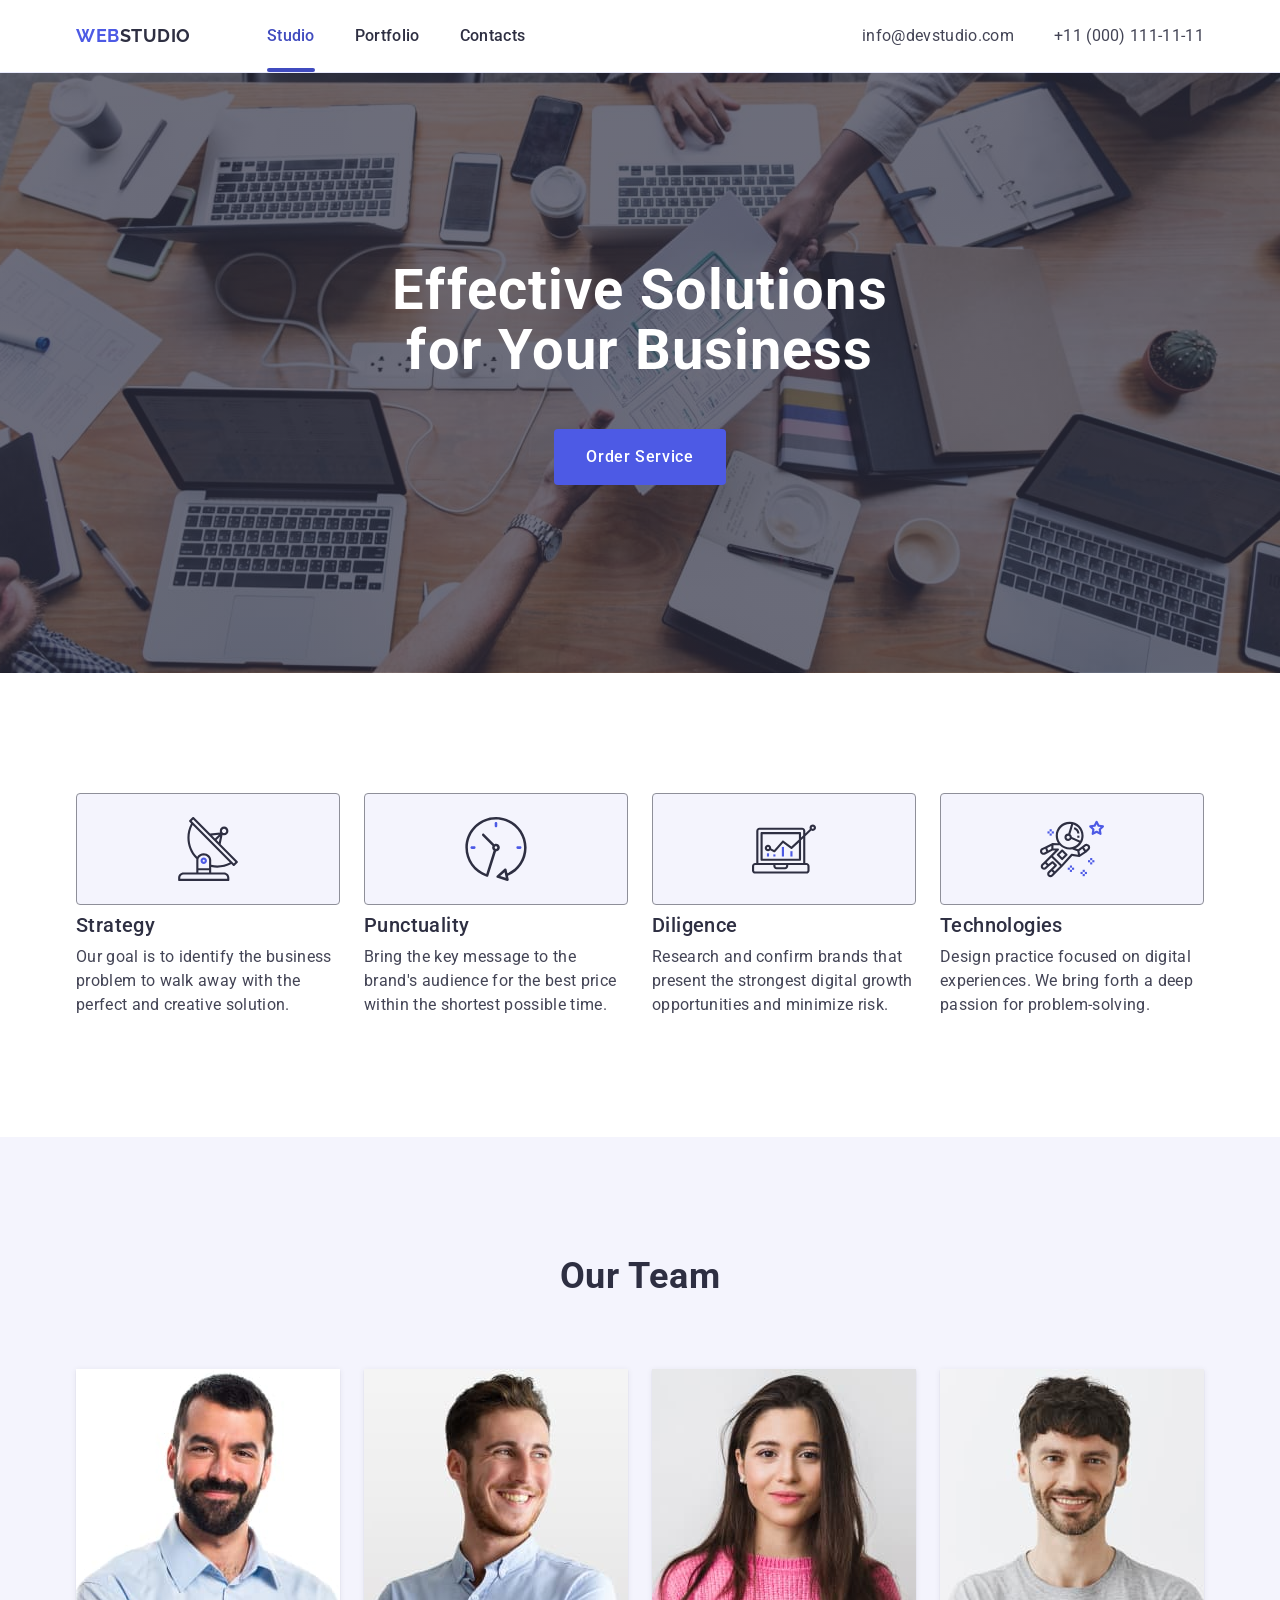
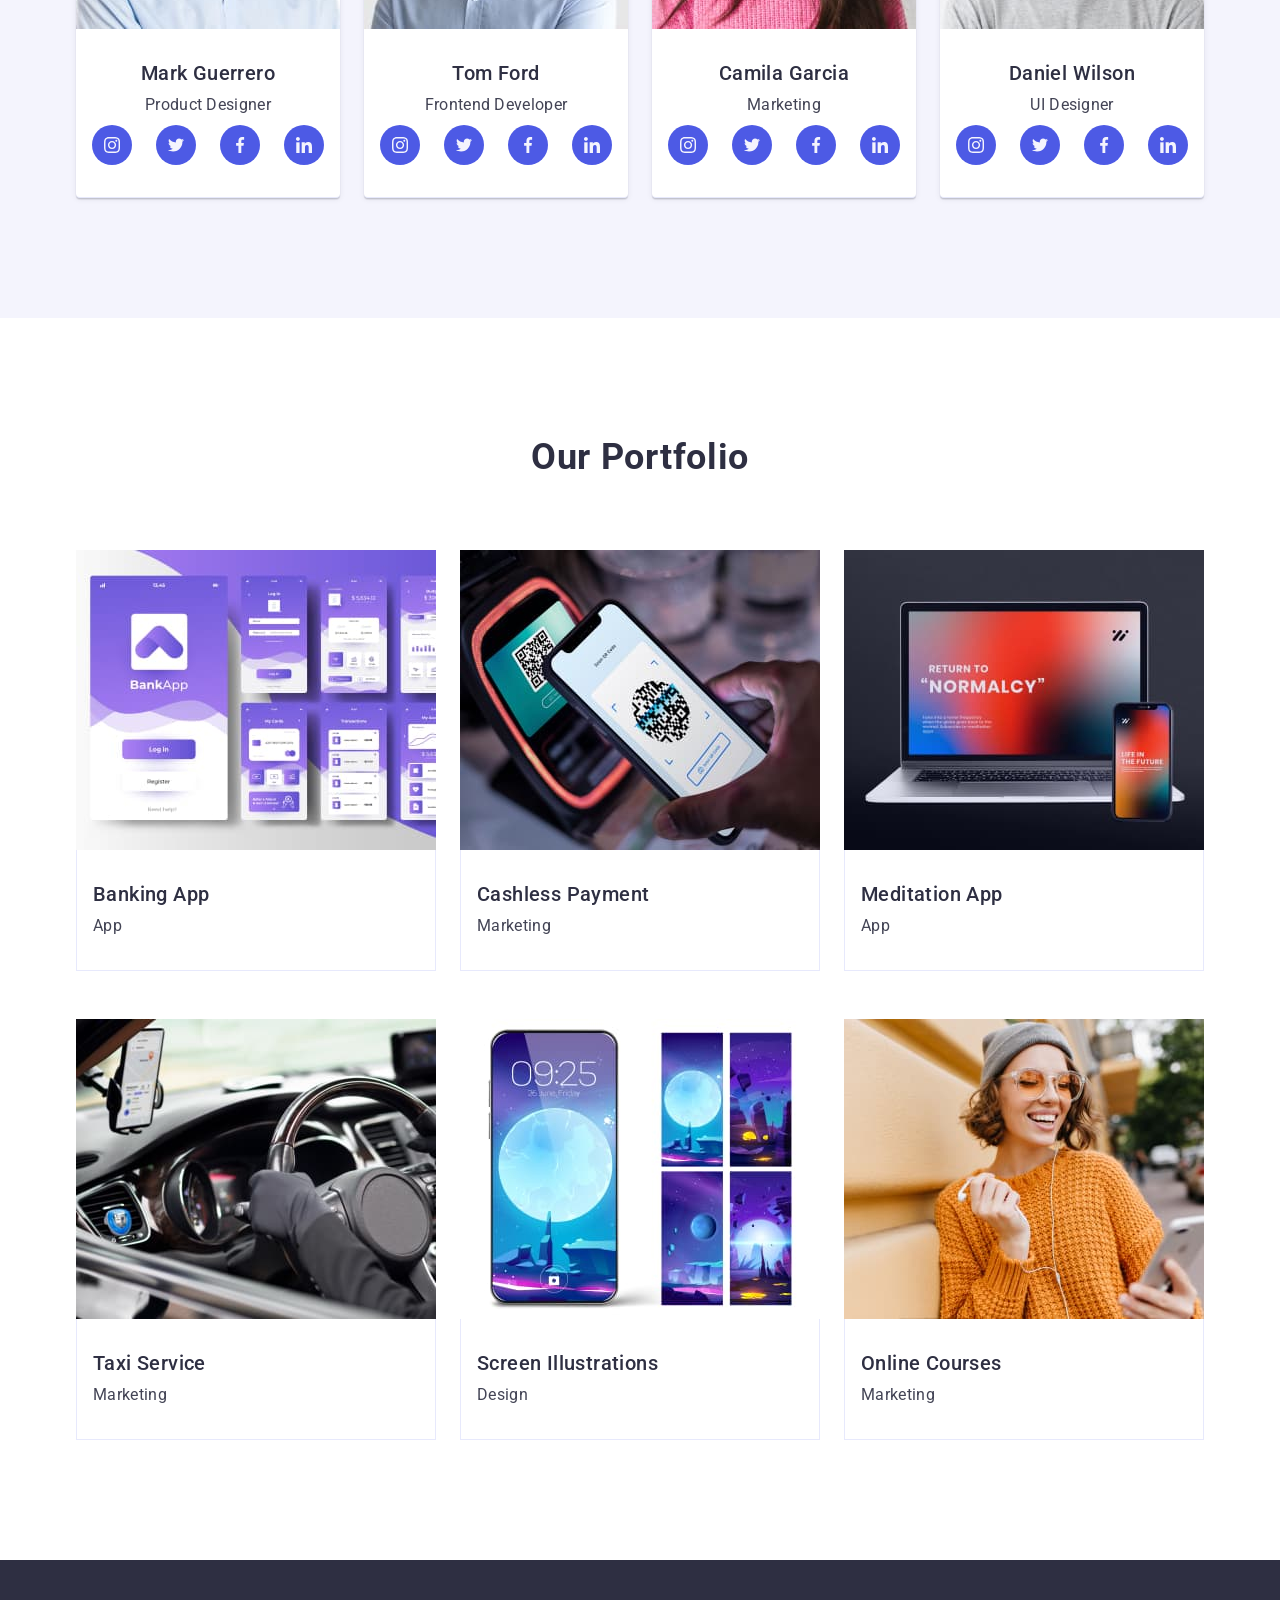
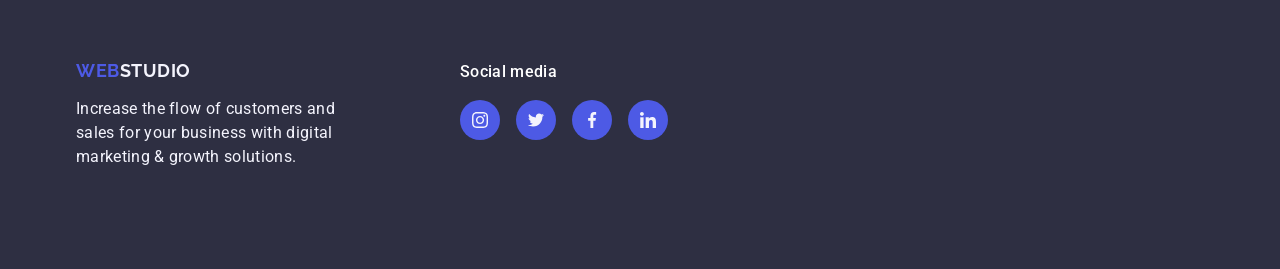
==== commit abc28ffe: "gmh-04 v1" ====
--- a/index.html
+++ b/index.html
@@ -30,13 +30,13 @@
           >
           <ul class="nav-list">
             <li class="nav-list-item">
-              <a href="./index.html" class="nav-list-link">Studio</a>
+              <a href="./index.html" class="nav-list-link carrent">Studio</a>
             </li>
             <li class="nav-list-item">
-              <a href="" class="nav-list-link">Portfolio</a>
+              <a href="#" class="nav-list-link">Portfolio</a>
             </li>
             <li class="nav-list-item">
-              <a href="" class="nav-list-link">Contacts</a>
+              <a href="#" class="nav-list-link">Contacts</a>
             </li>
           </ul>
         </nav>
@@ -78,6 +78,11 @@
           <h2 class="section-title visually-hidden">Order Service</h2>
           <ul class="service-list">
             <li class="service-list-item">
+              <div class="service-list-thumb">
+                <svg class="service-list-icon" width="64" height="64">
+                  <use href="./images/icons.svg#icon-antenna"></use>
+                </svg>
+              </div>
               <h3 class="service-list-title">Strategy</h3>
               <p class="service-list-text">
                 Our goal is to identify the business problem to walk away with
@@ -85,6 +90,11 @@
               </p>
             </li>
             <li class="service-list-item">
+              <div class="service-list-thumb">
+                <svg class="service-list-icon" width="64" height="64">
+                  <use href="./images/icons.svg#icon-clock"></use>
+                </svg>
+              </div>
               <h3 class="service-list-title">Punctuality</h3>
               <p class="service-list-text">
                 Bring the key message to the brand's audience for the best price
@@ -92,6 +102,11 @@
               </p>
             </li>
             <li class="service-list-item">
+              <div class="service-list-thumb">
+                <svg class="service-list-icon" width="64" height="64">
+                  <use href="./images/icons.svg#icon-diagram"></use>
+                </svg>
+              </div>
               <h3 class="service-list-title">Diligence</h3>
               <p class="service-list-text">
                 Research and confirm brands that present the strongest digital
@@ -99,6 +114,11 @@
               </p>
             </li>
             <li class="service-list-item">
+              <div class="service-list-thumb">
+                <svg class="service-list-icon" width="64" height="64">
+                  <use href="./images/icons.svg#icon-astronaut"></use>
+                </svg>
+              </div>
               <h3 class="service-list-title">Technologies</h3>
               <p class="service-list-text">
                 Design practice focused on digital experiences. We bring forth a
@@ -125,6 +145,36 @@
               <div class="team-wrapper-content">
                 <h3 class="team-list-title">Mark Guerrero</h3>
                 <p class="team-list-text">Product Designer</p>
+                <ul class="social-list">
+                  <li class="social-list-item">
+                    <a href="#" class="social-list-link">
+                      <svg class="social-list-icon" width="16" height="16">
+                        <use href="./images/icons.svg#icon-instagram"></use>
+                      </svg>
+                    </a>
+                  </li>
+                  <li class="social-list-item">
+                    <a href="#" class="social-list-link">
+                      <svg class="social-list-icon" width="16" height="16">
+                        <use href="./images/icons.svg#icon-twitter"></use>
+                      </svg>
+                    </a>
+                  </li>
+                  <li class="social-list-item">
+                    <a href="#" class="social-list-link">
+                      <svg class="social-list-icon" width="16" height="16">
+                        <use href="./images/icons.svg#icon-facebook"></use>
+                      </svg>
+                    </a>
+                  </li>
+                  <li class="social-list-item">
+                    <a href="#" class="social-list-link">
+                      <svg class="social-list-icon" width="16" height="16">
+                        <use href="./images/icons.svg#icon-linkedin"></use>
+                      </svg>
+                    </a>
+                  </li>
+                </ul>
               </div>
             </li>
             <li class="team-list-item">
@@ -137,6 +187,36 @@
               <div class="team-wrapper-content">
                 <h3 class="team-list-title">Tom Ford</h3>
                 <p class="team-list-text">Frontend Developer</p>
+                <ul class="social-list">
+                  <li class="social-list-item">
+                    <a href="#" class="social-list-link">
+                      <svg class="social-list-icon" width="16" height="16">
+                        <use href="./images/icons.svg#icon-instagram"></use>
+                      </svg>
+                    </a>
+                  </li>
+                  <li class="social-list-item">
+                    <a href="#" class="social-list-link">
+                      <svg class="social-list-icon" width="16" height="16">
+                        <use href="./images/icons.svg#icon-twitter"></use>
+                      </svg>
+                    </a>
+                  </li>
+                  <li class="social-list-item">
+                    <a href="#" class="social-list-link">
+                      <svg class="social-list-icon" width="16" height="16">
+                        <use href="./images/icons.svg#icon-facebook"></use>
+                      </svg>
+                    </a>
+                  </li>
+                  <li class="social-list-item">
+                    <a href="#" class="social-list-link">
+                      <svg class="social-list-icon" width="16" height="16">
+                        <use href="./images/icons.svg#icon-linkedin"></use>
+                      </svg>
+                    </a>
+                  </li>
+                </ul>
               </div>
             </li>
             <li class="team-list-item">
@@ -149,6 +229,36 @@
               <div class="team-wrapper-content">
                 <h3 class="team-list-title">Camila Garcia</h3>
                 <p class="team-list-text">Marketing</p>
+                <ul class="social-list">
+                  <li class="social-list-item">
+                    <a href="#" class="social-list-link">
+                      <svg class="social-list-icon" width="16" height="16">
+                        <use href="./images/icons.svg#icon-instagram"></use>
+                      </svg>
+                    </a>
+                  </li>
+                  <li class="social-list-item">
+                    <a href="#" class="social-list-link">
+                      <svg class="social-list-icon" width="16" height="16">
+                        <use href="./images/icons.svg#icon-twitter"></use>
+                      </svg>
+                    </a>
+                  </li>
+                  <li class="social-list-item">
+                    <a href="#" class="social-list-link">
+                      <svg class="social-list-icon" width="16" height="16">
+                        <use href="./images/icons.svg#icon-facebook"></use>
+                      </svg>
+                    </a>
+                  </li>
+                  <li class="social-list-item">
+                    <a href="#" class="social-list-link">
+                      <svg class="social-list-icon" width="16" height="16">
+                        <use href="./images/icons.svg#icon-linkedin"></use>
+                      </svg>
+                    </a>
+                  </li>
+                </ul>
               </div>
             </li>
             <li class="team-list-item">
@@ -161,6 +271,36 @@
               <div class="team-wrapper-content">
                 <h3 class="team-list-title">Daniel Wilson</h3>
                 <p class="team-list-text">UI Designer</p>
+                <ul class="social-list">
+                  <li class="social-list-item">
+                    <a href="#" class="social-list-link">
+                      <svg class="social-list-icon" width="16" height="16">
+                        <use href="./images/icons.svg#icon-instagram"></use>
+                      </svg>
+                    </a>
+                  </li>
+                  <li class="social-list-item">
+                    <a href="#" class="social-list-link">
+                      <svg class="social-list-icon" width="16" height="16">
+                        <use href="./images/icons.svg#icon-twitter"></use>
+                      </svg>
+                    </a>
+                  </li>
+                  <li class="social-list-item">
+                    <a href="#" class="social-list-link">
+                      <svg class="social-list-icon" width="16" height="16">
+                        <use href="./images/icons.svg#icon-facebook"></use>
+                      </svg>
+                    </a>
+                  </li>
+                  <li class="social-list-item">
+                    <a href="#" class="social-list-link">
+                      <svg class="social-list-icon" width="16" height="16">
+                        <use href="./images/icons.svg#icon-linkedin"></use>
+                      </svg>
+                    </a>
+                  </li>
+                </ul>
               </div>
             </li>
           </ul>
@@ -174,72 +314,114 @@
           <h2 class="section-title">Our Portfolio</h2>
           <ul class="portfolio-list">
             <li class="portfolio-list-item">
-              <img
-                class="portfolio-list-img"
-                src="./images/banking_app.jpg"
-                alt="banking"
-                width="360"
-              />
+              <div class="portfolio-list-owerley">
+                <img
+                  class="portfolio-list-img"
+                  src="./images/banking_app.jpg"
+                  alt="banking"
+                  width="360"
+                />
+                <p class="portfolio-text-owerley">
+                  14 Stylish and User-Friendly App Design Concepts · Task
+                  Manager App · Calorie Tracker App · Exotic Fruit Ecommerce App
+                  · Cloud Storage App
+                </p>
+              </div>
               <div class="portfolio-wrapper-content">
                 <h3 class="portfolio-list-title">Banking App</h3>
                 <p class="portfolio-list-text">App</p>
               </div>
             </li>
             <li class="portfolio-list-item">
-              <img
-                class="portfolio-list-img"
-                src="./images/cashless_payment.jpg"
-                alt="cashless_payment"
-                width="360"
-              />
+              <div class="portfolio-list-owerley">
+                <img
+                  class="portfolio-list-img"
+                  src="./images/cashless_payment.jpg"
+                  alt="cashless_payment"
+                  width="360"
+                />
+                <p class="portfolio-text-owerley">
+                  14 Stylish and User-Friendly App Design Concepts · Task
+                  Manager App · Calorie Tracker App · Exotic Fruit Ecommerce App
+                  · Cloud Storage App
+                </p>
+              </div>
               <div class="portfolio-wrapper-content">
                 <h3 class="portfolio-list-title">Cashless Payment</h3>
                 <p class="portfolio-list-text">Marketing</p>
               </div>
             </li>
             <li class="portfolio-list-item">
-              <img
-                class="portfolio-list-img"
-                src="./images/meditation_app.jpg"
-                alt="meditation"
-                width="360"
-              />
+              <div class="portfolio-list-owerley">
+                <img
+                  class="portfolio-list-img"
+                  src="./images/meditation_app.jpg"
+                  alt="meditation"
+                  width="360"
+                />
+                <p class="portfolio-text-owerley">
+                  14 Stylish and User-Friendly App Design Concepts · Task
+                  Manager App · Calorie Tracker App · Exotic Fruit Ecommerce App
+                  · Cloud Storage App
+                </p>
+              </div>
               <div class="portfolio-wrapper-content">
                 <h3 class="portfolio-list-title">Meditation App</h3>
                 <p class="portfolio-list-text">App</p>
               </div>
             </li>
             <li class="portfolio-list-item">
-              <img
-                class="portfolio-list-img"
-                src="./images/taxi_service.jpg"
-                alt="taxi_service"
-                width="360"
-              />
+              <div class="portfolio-list-owerley">
+                <img
+                  class="portfolio-list-img"
+                  src="./images/taxi_service.jpg"
+                  alt="taxi_service"
+                  width="360"
+                />
+                <p class="portfolio-text-owerley">
+                  14 Stylish and User-Friendly App Design Concepts · Task
+                  Manager App · Calorie Tracker App · Exotic Fruit Ecommerce App
+                  · Cloud Storage App
+                </p>
+              </div>
               <div class="portfolio-wrapper-content">
                 <h3 class="portfolio-list-title">Taxi Service</h3>
                 <p class="portfolio-list-text">Marketing</p>
               </div>
             </li>
             <li class="portfolio-list-item">
-              <img
-                class="portfolio-list-img"
-                src="./images/screen_illustrations.jpg"
-                alt="screen_illustrations"
-                width="360"
-              />
+              <div class="portfolio-list-owerley">
+                <img
+                  class="portfolio-list-img"
+                  src="./images/screen_illustrations.jpg"
+                  alt="screen_illustrations"
+                  width="360"
+                />
+                <p class="portfolio-text-owerley">
+                  14 Stylish and User-Friendly App Design Concepts · Task
+                  Manager App · Calorie Tracker App · Exotic Fruit Ecommerce App
+                  · Cloud Storage App
+                </p>
+              </div>
               <div class="portfolio-wrapper-content">
                 <h3 class="portfolio-list-title">Screen Illustrations</h3>
                 <p class="portfolio-list-text">Design</p>
               </div>
             </li>
             <li class="portfolio-list-item">
-              <img
-                class="portfolio-list-img"
-                src="./images/online_courses.jpg"
-                alt="online_courses"
-                width="360"
-              />
+              <div class="portfolio-list-owerley">
+                <img
+                  class="portfolio-list-img"
+                  src="./images/online_courses.jpg"
+                  alt="online_courses"
+                  width="360"
+                />
+                <p class="portfolio-text-owerley">
+                  14 Stylish and User-Friendly App Design Concepts · Task
+                  Manager App · Calorie Tracker App · Exotic Fruit Ecommerce App
+                  · Cloud Storage App
+                </p>
+              </div>
               <div class="portfolio-wrapper-content">
                 <h3 class="portfolio-list-title">Online Courses</h3>
                 <p class="portfolio-list-text">Marketing</p>
@@ -254,13 +436,48 @@
 
     <footer class="footer">
       <div class="container">
-        <a href="./index.html" class="nav-link-logo logo-footer-link"
-          >Web<span class="logo-footer">Studio</span></a
-        >
-        <p class="footer-text">
-          Increase the flow of customers and sales for your business with
-          digital marketing & growth solutions.
-        </p>
+        <div class="footer-wrapper-description">
+          <a href="./index.html" class="nav-link-logo logo-footer-link"
+            >Web<span class="logo-footer">Studio</span></a
+          >
+          <p class="footer-text">
+            Increase the flow of customers and sales for your business with
+            digital marketing & growth solutions.
+          </p>
+        </div>
+        <div class="footer-wrapper-social">
+          <p class="footer-sicial-text">Social media</p>
+          <ul class="social-list">
+            <li class="social-list-item">
+              <a href="#" class="social-list-link">
+                <svg class="social-list-icon" width="16" height="16">
+                  <use href="./images/icons.svg#icon-instagram"></use>
+                </svg>
+              </a>
+            </li>
+            <li class="social-list-item">
+              <a href="#" class="social-list-link">
+                <svg class="social-list-icon" width="16" height="16">
+                  <use href="./images/icons.svg#icon-twitter"></use>
+                </svg>
+              </a>
+            </li>
+            <li class="social-list-item">
+              <a href="#" class="social-list-link">
+                <svg class="social-list-icon" width="16" height="16">
+                  <use href="./images/icons.svg#icon-facebook"></use>
+                </svg>
+              </a>
+            </li>
+            <li class="social-list-item">
+              <a href="#" class="social-list-link">
+                <svg class="social-list-icon" width="16" height="16">
+                  <use href="./images/icons.svg#icon-linkedin"></use>
+                </svg>
+              </a>
+            </li>
+          </ul>
+        </div>
       </div>
     </footer>
   </body>
--- a/css/styles.css
+++ b/css/styles.css
@@ -83,8 +83,10 @@
 }
 
 .nav-list-item{
+    position: relative;
     padding-top: 24px;
     padding-bottom: 24px;
+
 }
 
 .nav-list-link{
@@ -95,6 +97,9 @@
     font-weight: 500;
     line-height: 1.5;
     letter-spacing: 0.02em;
+    transition-property: color;
+    transition-duration: 250ms;
+    transition-timing-function: cubic-bezier(0.4, 0, 0.2, 1);
 }
 
 .nav-list-link:hover,
@@ -104,7 +109,21 @@
 
 .nav-list-link:active {
     color: #404BBF;
-    text-decoration: underline;
+}
+
+.nav-list-link.carrent {
+    color: #404BBF;
+}
+
+.nav-list-link.carrent::after {
+    content: "";
+    position: absolute;
+    left: 0;
+    bottom: 0;
+    width: 100%;
+    height: 4px;
+    border-radius: 2px;
+    background: #404bbf;
 }
 
 .address {
@@ -124,6 +143,9 @@
     font-weight: 400;
     line-height: 1.5;
     letter-spacing: 0.02em;
+    transition-property: color;
+    transition-duration: 250ms;
+    transition-timing-function: cubic-bezier(0.4, 0, 0.2, 1);
 }
 
 .address-list-link:hover,
@@ -141,7 +163,11 @@
 }
 
 .hero{
-    background:  #2E2F42;
+    background-color:  #2E2F42;
+    background-image: linear-gradient(rgba(46, 47, 66, 0.7),rgba(46, 47, 66, 0.7)), url(../images/hero-bgi.jpg);
+    background-repeat: no-repeat;
+    background-size: cover;
+    background-position: center center;
     padding-top: 188px;
     padding-bottom: 188px;
 }
@@ -174,6 +200,9 @@
     letter-spacing: 0.04em;
     border: 0;
     border-radius: 4px;
+    transition-property: background-color;
+    transition-duration: 250ms;
+    transition-timing-function: cubic-bezier(0.4, 0, 0.2, 1);
 }
 
 .button:hover,
@@ -218,6 +247,17 @@
     width: calc((100% - 72px) / 4);
 }
 
+.service-list-thumb {
+    display: flex;
+    justify-content: center;
+    align-items: center;
+    margin-bottom: 8px;
+    width: 100%;
+    height: 112px;
+    background-color: #f4f4fd;
+    border: 1px solid #8e8f99;
+    border-radius: 4px;
+}
 
 .service-list-title{
     margin-bottom: 8px;
@@ -253,10 +293,11 @@
     background-color: #ffffff;
     border-bottom: 1px solid #E7E9FC;
     border-radius: 0px 0px 4px 4px;
+    box-shadow: 0 2px 1px 0 rgba(46, 47, 66, 0.08), 0 1px 1px 0 rgba(46, 47, 66, 0.16), 0 1px 6px 0 rgba(46, 47, 66, 0.08);
 }
 
 .team-wrapper-content{
-    padding: 32px 0;
+    padding: 32px 16px;
 }
 
 .team-list-title{
@@ -270,6 +311,7 @@
 }
 
 .team-list-text{
+    margin-bottom: 8px;
     color: #434455;
     text-align: center;
     font-size: 16px;
@@ -277,6 +319,35 @@
     line-height: 1.5;
     letter-spacing: 0.02em;
 }
+
+.social-list {
+   display: flex;
+   justify-content: center;
+   gap: 24px;
+}
+
+.social-list-link {
+    display: flex;
+    justify-content: center;
+    align-items: center;
+    width: 40px;
+    height: 40px;
+    border-radius: 50% 50%;
+    background-color: #4d5ae5;
+    transition-property: background-color;
+    transition-duration: 250ms;
+    transition-timing-function: cubic-bezier(0.4, 0, 0.2, 1);
+}
+
+.social-list-link:hover,
+.social-list-link:focus{
+    background-color: #31d0aa;
+}
+
+.social-list-icon {
+fill: #f4f4fd;
+}
+
 
 /* section porfolio */
 
@@ -289,9 +360,41 @@
 
 .portfolio-list-item{
     width: calc((100% - 48px) / 3);
+    transition-property: box-shadow;
+    transition-duration: 250ms;
+    transition-timing-function: cubic-bezier(0.4, 0, 0.2, 1);
     
 }
-
+.portfolio-list-item:hover{
+    box-shadow: 0 2px 1px 0 rgba(46, 47, 66, 0.08), 0 1px 1px 0 rgba(46, 47, 66, 0.16), 0 1px 6px 0 rgba(46, 47, 66, 0.08);
+}
+
+.portfolio-list-item:hover .portfolio-text-owerley{
+    transform: translateY(0);
+}
+
+.portfolio-list-owerley{
+    position: relative;
+    overflow: hidden;
+}
+
+.portfolio-text-owerley{
+    position: absolute;
+    top: 0;
+    width: 100%;
+    height: 100%;
+    padding: 40px 32px;
+    font-weight: 400;
+    font-size: 16px;
+    line-height: 1.5;
+    letter-spacing: 0.02em;
+    color: #f4f4fd;
+    background-color: #4d5ae5;
+    transform:translateY(100%);
+    transition-property: transform;
+    transition-duration: 250ms;
+    transition-timing-function: cubic-bezier(0.4, 0, 0.2, 1);
+}
 .portfolio-wrapper-content{
     padding: 32px 16px;
     border: 1px solid #e7e9fc;
@@ -315,8 +418,22 @@
     letter-spacing: 0.02em;
 }
 
+
+/* footer */
 .footer{
+    
+    padding-top: 100px;
+    padding-bottom: 100px;
     background-color: #2E2F42;
+}
+
+.footer>.container{
+    display: flex;
+}
+
+.footer-wrapper-description{
+    margin-right: 120px;
+    max-width: 264px;
 }
 
 .logo-footer{
@@ -329,16 +446,9 @@
     text-transform: uppercase;
 }
 
-/* footer */
-
-.footer{
-    padding-top: 100px;
-    padding-bottom: 100px;
-}
-
 .footer-text{
 
-    max-width: 264px;
+    
     color: #F4F4FD;
     font-size: 16px;
     font-weight: 400;
@@ -350,3 +460,16 @@
     display: inline-block;
     margin-bottom: 16px;
 }
+
+.footer-sicial-text {
+    margin-bottom: 16px;
+    font-weight: 500;
+    font-size: 16px;
+    line-height: 1.5;
+    letter-spacing: 0.02em;
+    color: #fff;
+}
+
+.footer-wrapper-social>.social-list {
+    gap: 16px;
+}
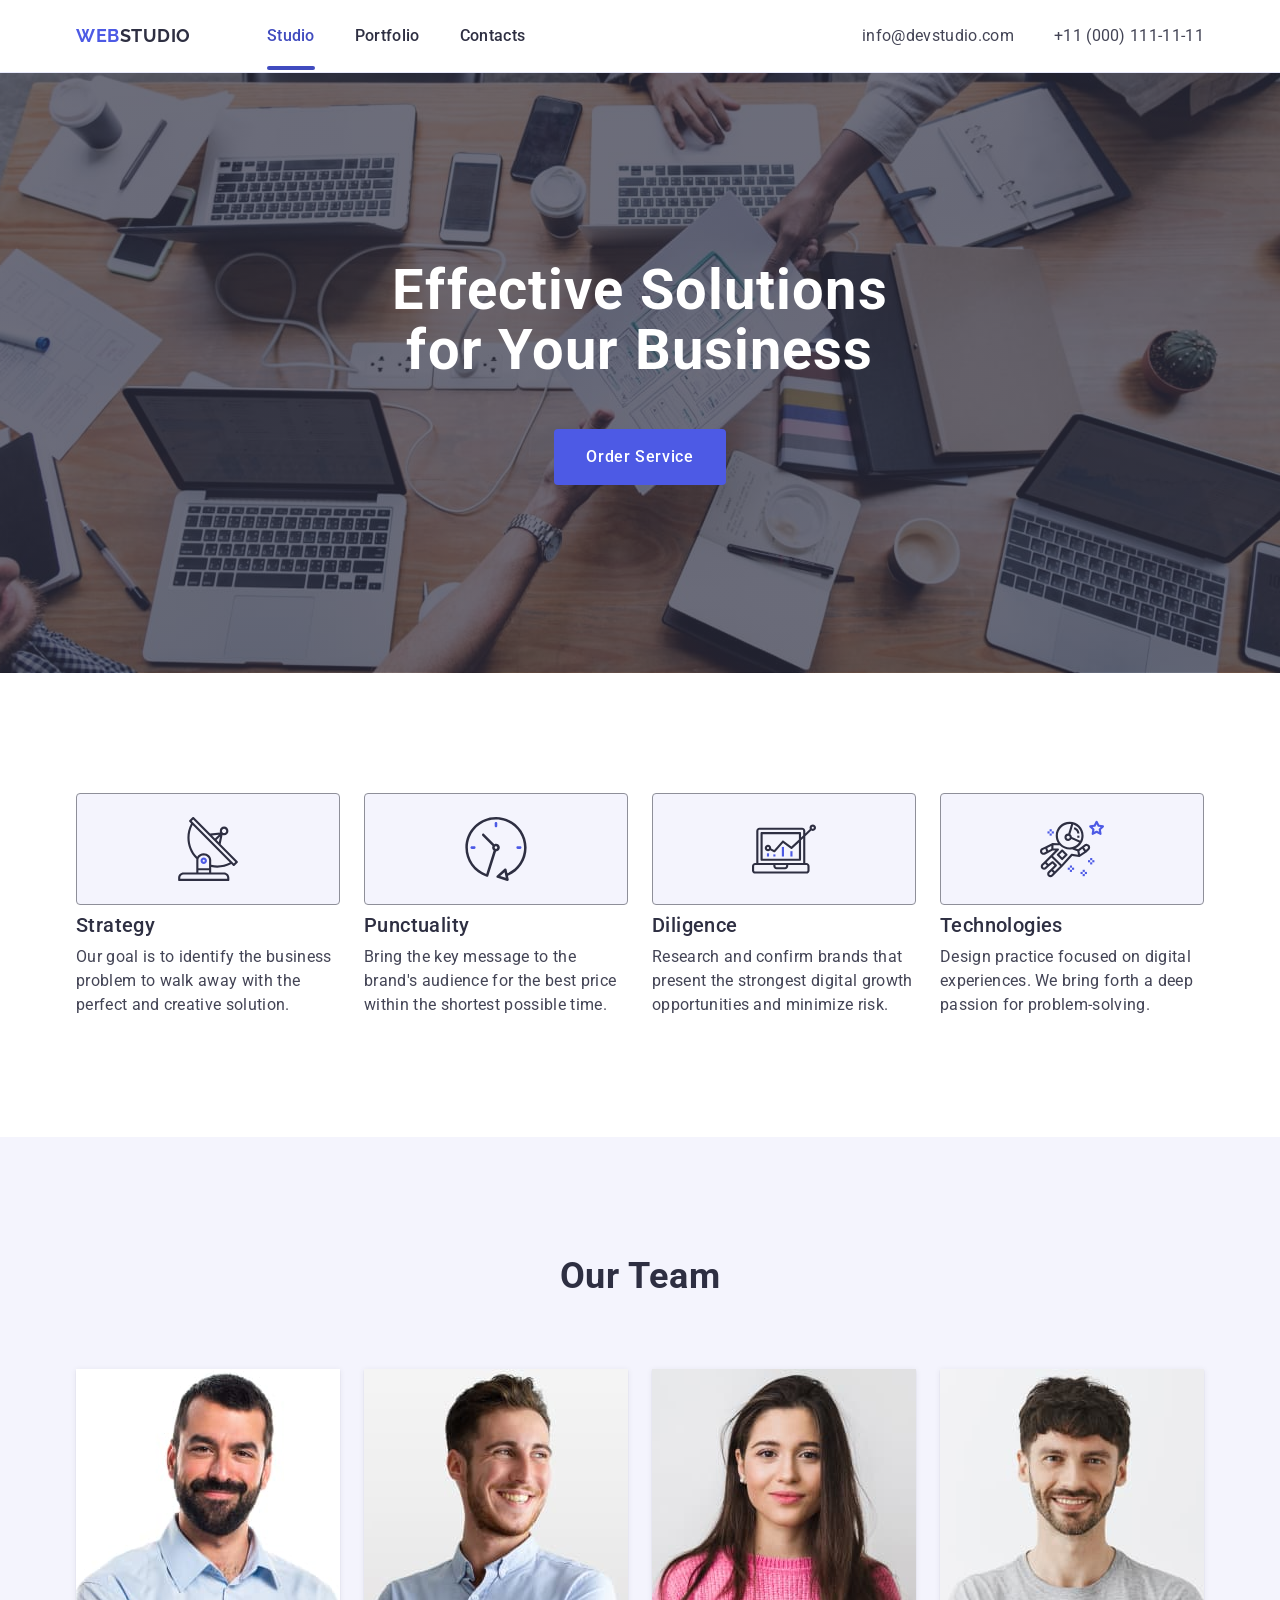
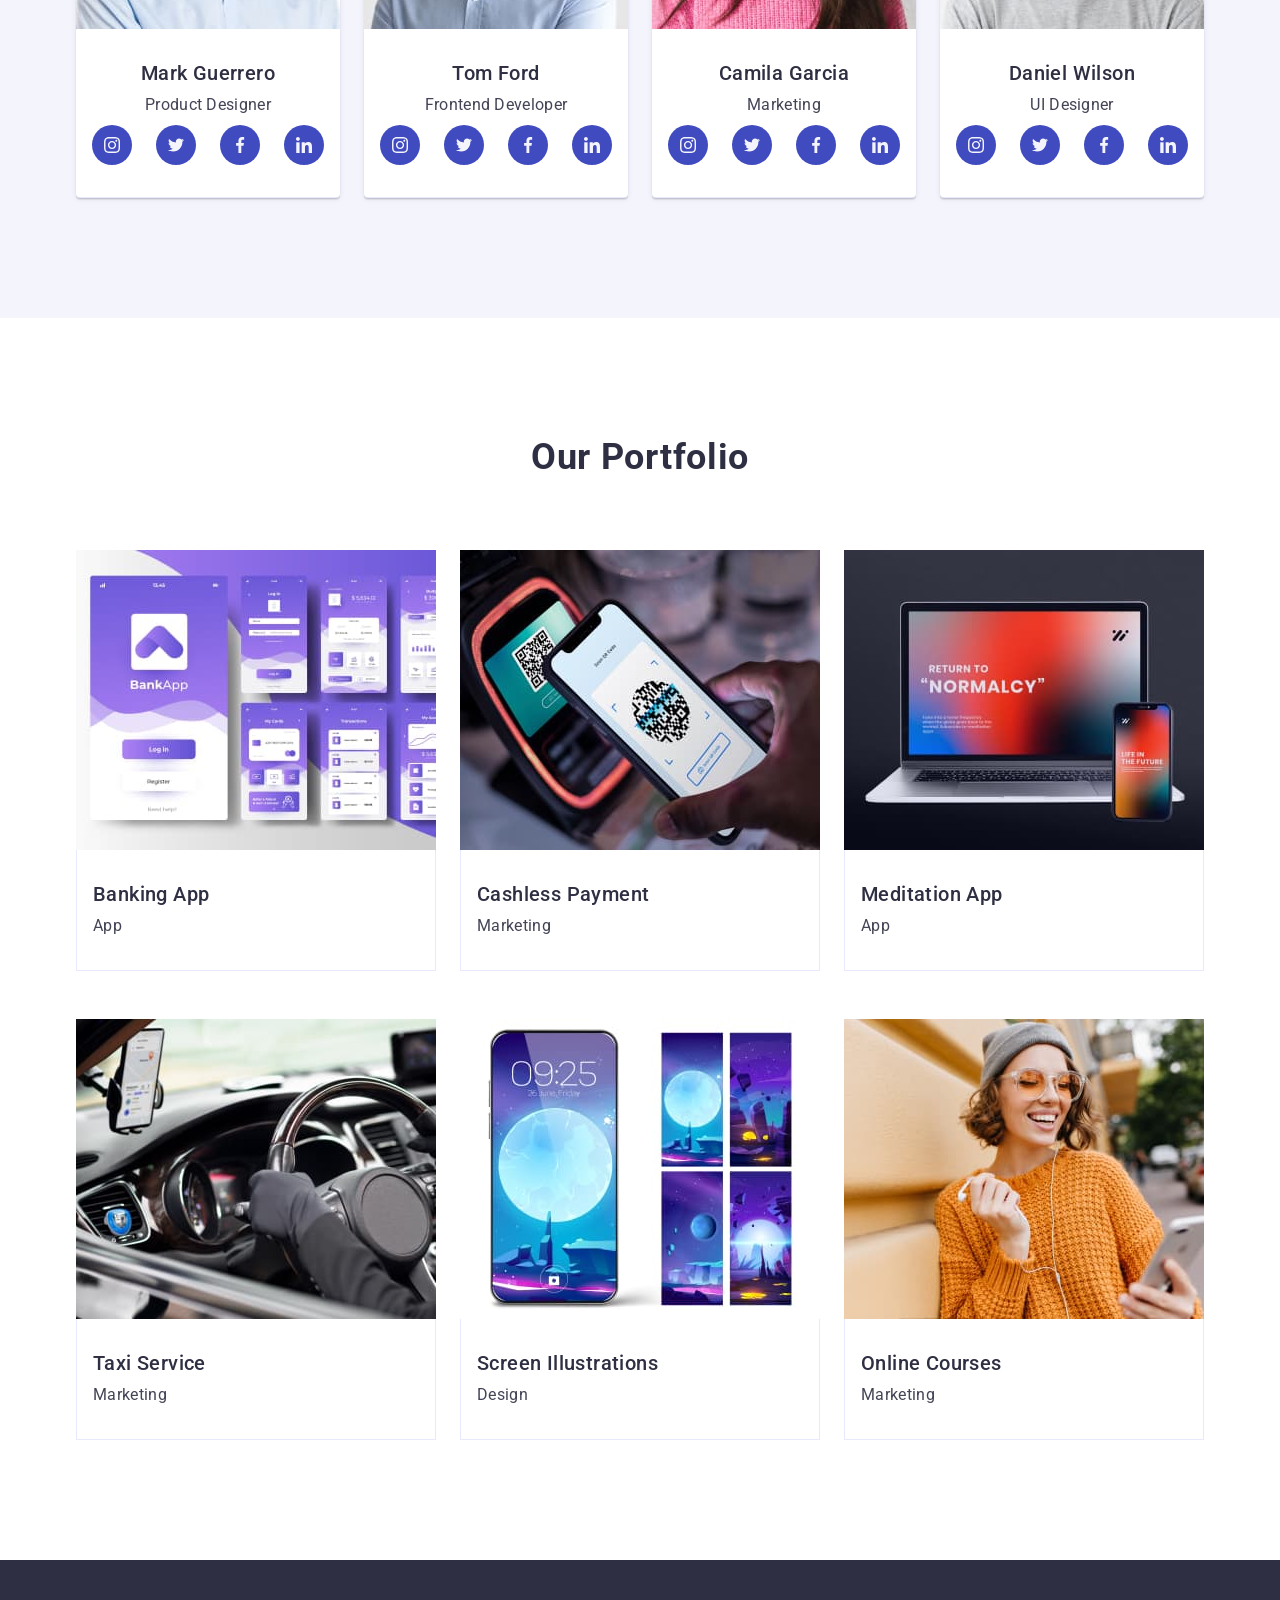
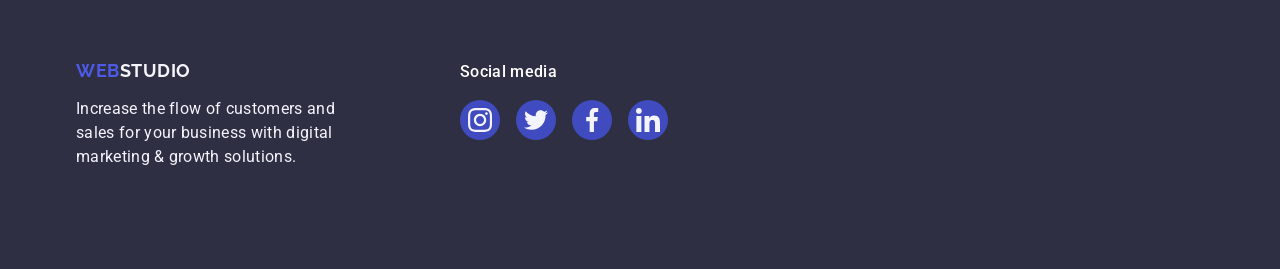
==== commit d0fe3f66: "gmh-04 v2" ====
--- a/index.html
+++ b/index.html
@@ -450,28 +450,28 @@
           <ul class="social-list">
             <li class="social-list-item">
               <a href="#" class="social-list-link">
-                <svg class="social-list-icon" width="16" height="16">
+                <svg class="social-list-icon" width="24" height="24">
                   <use href="./images/icons.svg#icon-instagram"></use>
                 </svg>
               </a>
             </li>
             <li class="social-list-item">
               <a href="#" class="social-list-link">
-                <svg class="social-list-icon" width="16" height="16">
+                <svg class="social-list-icon" width="24" height="24">
                   <use href="./images/icons.svg#icon-twitter"></use>
                 </svg>
               </a>
             </li>
             <li class="social-list-item">
               <a href="#" class="social-list-link">
-                <svg class="social-list-icon" width="16" height="16">
+                <svg class="social-list-icon" width="24" height="24">
                   <use href="./images/icons.svg#icon-facebook"></use>
                 </svg>
               </a>
             </li>
             <li class="social-list-item">
               <a href="#" class="social-list-link">
-                <svg class="social-list-icon" width="16" height="16">
+                <svg class="social-list-icon" width="24" height="24">
                   <use href="./images/icons.svg#icon-linkedin"></use>
                 </svg>
               </a>
--- a/css/styles.css
+++ b/css/styles.css
@@ -32,6 +32,9 @@
 
 .header{
     border-bottom: 1px solid  #E7E9FC;
+    box-shadow: 0px 2px 1px rgba(46, 47, 66, 0.08),
+        0px 1px 1px rgba(46, 47, 66, 0.16),
+        0px 1px 6px rgba(46, 47, 66, 0.08);
 }
 
 .container {
@@ -83,13 +86,14 @@
 }
 
 .nav-list-item{
-    position: relative;
+    
     padding-top: 24px;
     padding-bottom: 24px;
 
 }
 
 .nav-list-link{
+    position: relative;
     padding-top: 24px;
     padding-bottom: 24px;
     color: #2E2F42;
@@ -119,7 +123,7 @@
     content: "";
     position: absolute;
     left: 0;
-    bottom: 0;
+    bottom: -1px;
     width: 100%;
     height: 4px;
     border-radius: 2px;
@@ -170,6 +174,8 @@
     background-position: center center;
     padding-top: 188px;
     padding-bottom: 188px;
+    max-width: 1440px;
+    margin: 0 auto;
 }
 
 .hero-title{
@@ -297,7 +303,7 @@
 }
 
 .team-wrapper-content{
-    padding: 32px 16px;
+    padding: 32px 0;
 }
 
 .team-list-title{
@@ -333,7 +339,7 @@
     width: 40px;
     height: 40px;
     border-radius: 50% 50%;
-    background-color: #4d5ae5;
+    background-color: #404bbf;
     transition-property: background-color;
     transition-duration: 250ms;
     transition-timing-function: cubic-bezier(0.4, 0, 0.2, 1);
@@ -429,6 +435,7 @@
 
 .footer>.container{
     display: flex;
+    align-items: baseline;
 }
 
 .footer-wrapper-description{
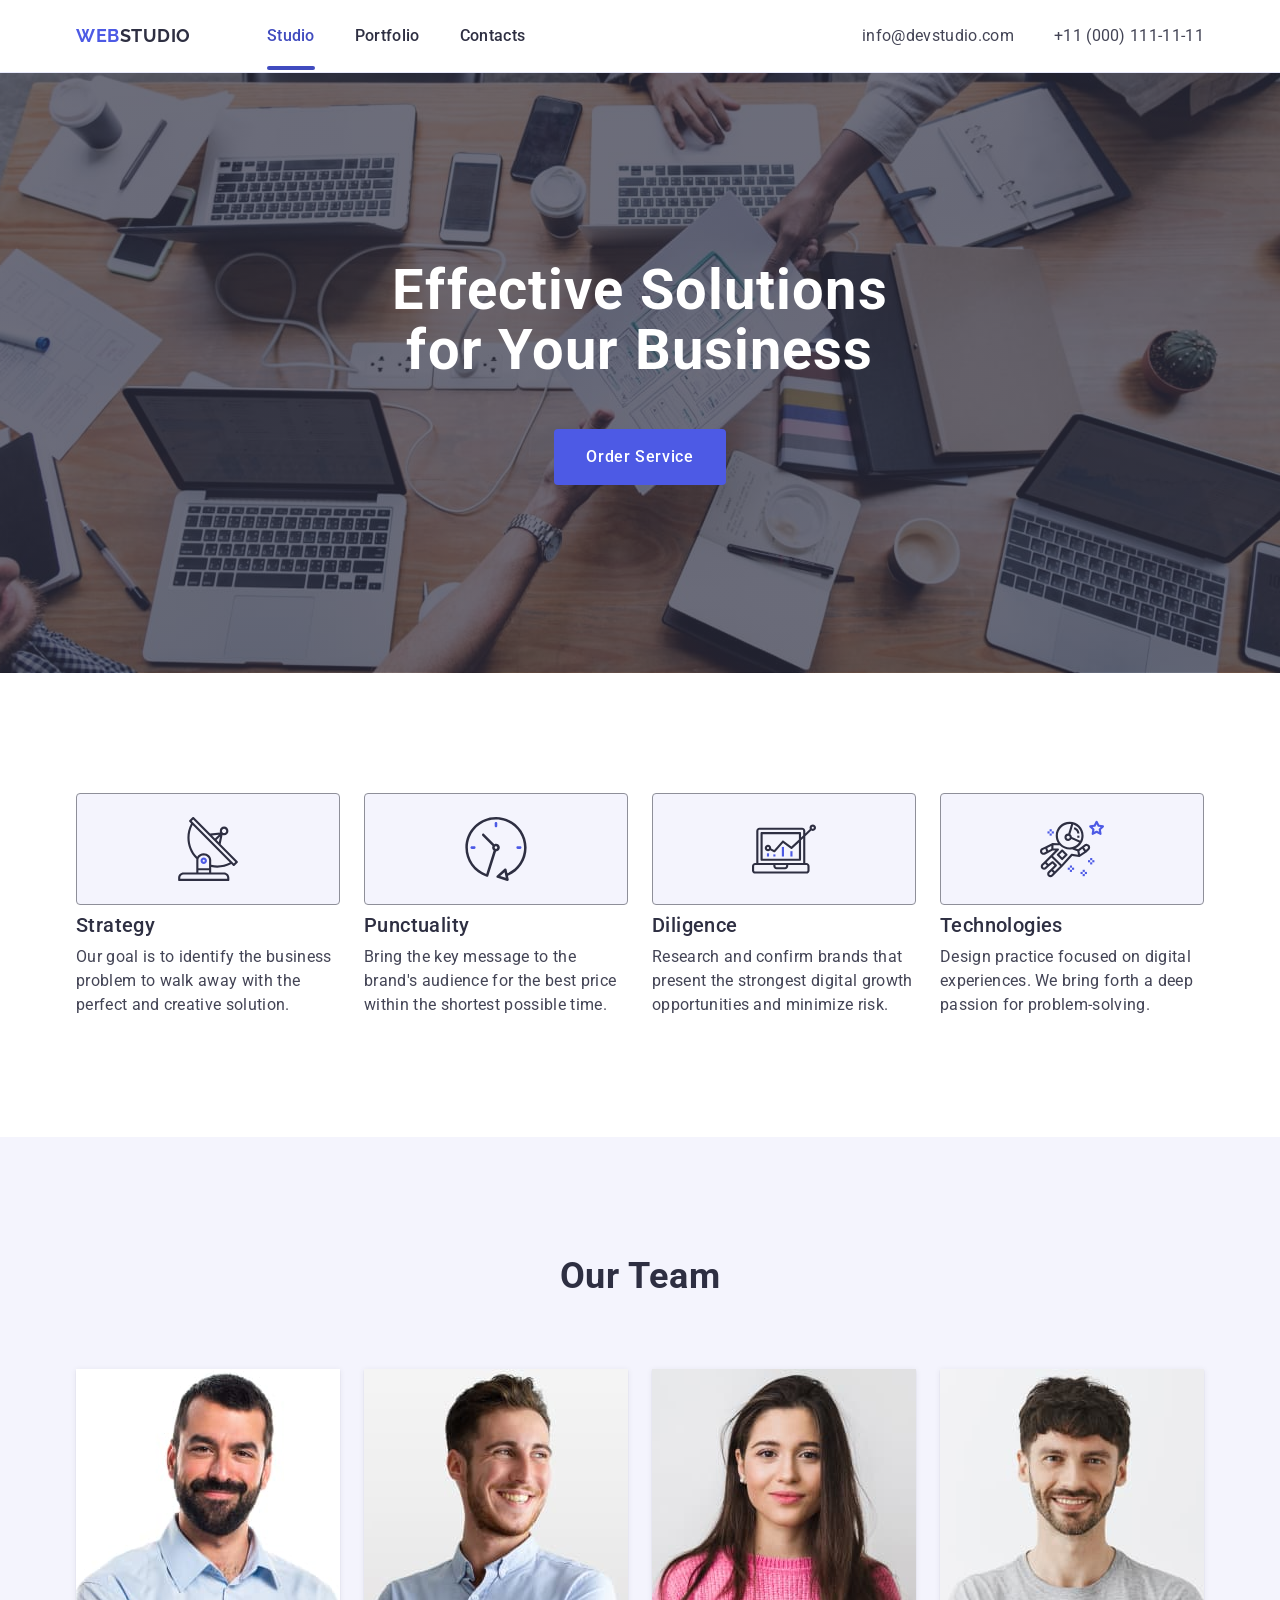
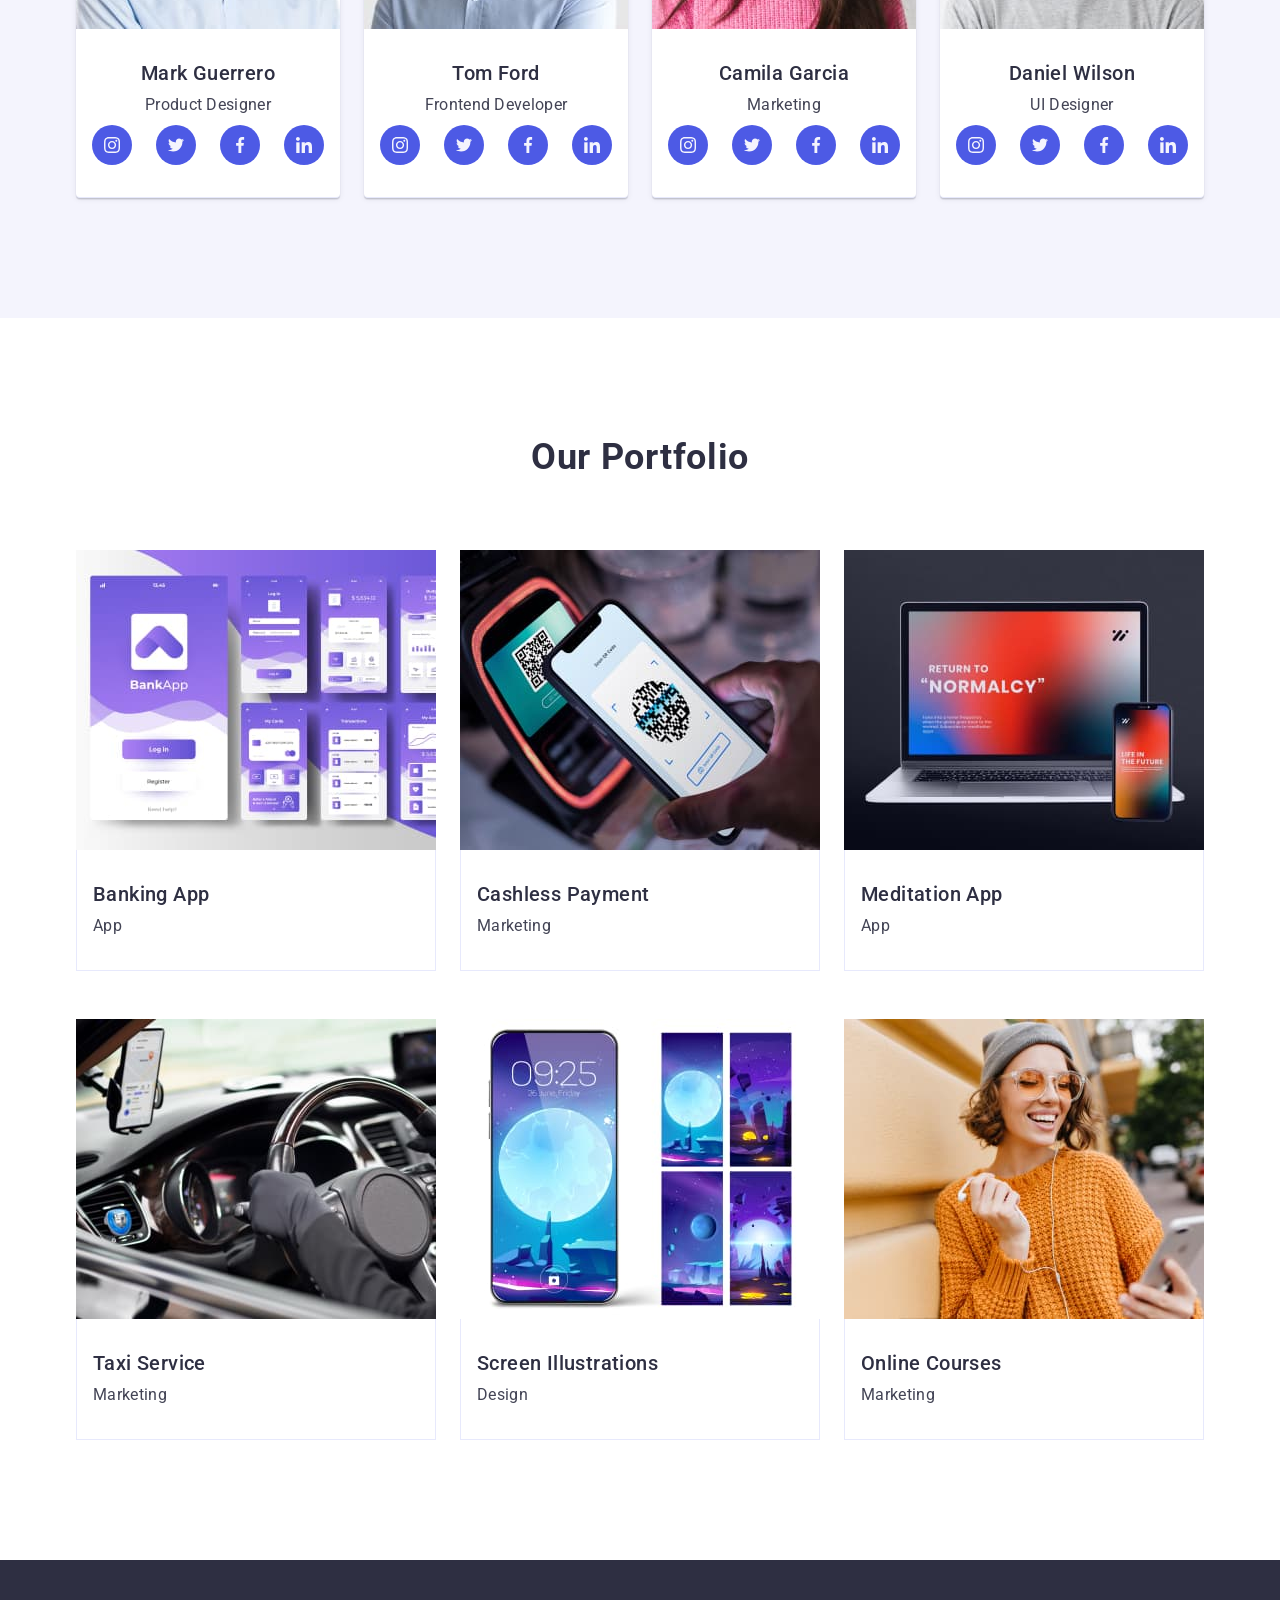
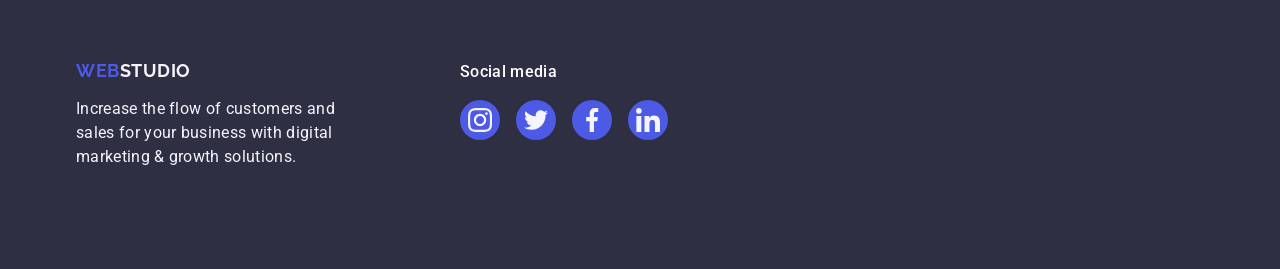
==== commit c93f10ba: "gmh-04 v3" ====
--- a/index.html
+++ b/index.html
@@ -449,28 +449,28 @@
           <p class="footer-sicial-text">Social media</p>
           <ul class="social-list">
             <li class="social-list-item">
-              <a href="#" class="social-list-link">
+              <a href="#" class="social-list-link footer-social-link">
                 <svg class="social-list-icon" width="24" height="24">
                   <use href="./images/icons.svg#icon-instagram"></use>
                 </svg>
               </a>
             </li>
             <li class="social-list-item">
-              <a href="#" class="social-list-link">
+              <a href="#" class="social-list-link footer-social-link">
                 <svg class="social-list-icon" width="24" height="24">
                   <use href="./images/icons.svg#icon-twitter"></use>
                 </svg>
               </a>
             </li>
             <li class="social-list-item">
-              <a href="#" class="social-list-link">
+              <a href="#" class="social-list-link footer-social-link">
                 <svg class="social-list-icon" width="24" height="24">
                   <use href="./images/icons.svg#icon-facebook"></use>
                 </svg>
               </a>
             </li>
             <li class="social-list-item">
-              <a href="#" class="social-list-link">
+              <a href="#" class="social-list-link footer-social-link">
                 <svg class="social-list-icon" width="24" height="24">
                   <use href="./images/icons.svg#icon-linkedin"></use>
                 </svg>
--- a/css/styles.css
+++ b/css/styles.css
@@ -339,7 +339,7 @@
     width: 40px;
     height: 40px;
     border-radius: 50% 50%;
-    background-color: #404bbf;
+    background-color: #4d5ae5;
     transition-property: background-color;
     transition-duration: 250ms;
     transition-timing-function: cubic-bezier(0.4, 0, 0.2, 1);
@@ -347,7 +347,7 @@
 
 .social-list-link:hover,
 .social-list-link:focus{
-    background-color: #31d0aa;
+    background-color: #404bbf;
 }
 
 .social-list-icon {
@@ -480,3 +480,8 @@
 .footer-wrapper-social>.social-list {
     gap: 16px;
 }
+
+.footer-social-link:hover,
+.footer-social-link:focus {
+    background-color: #31d0aa;
+}
